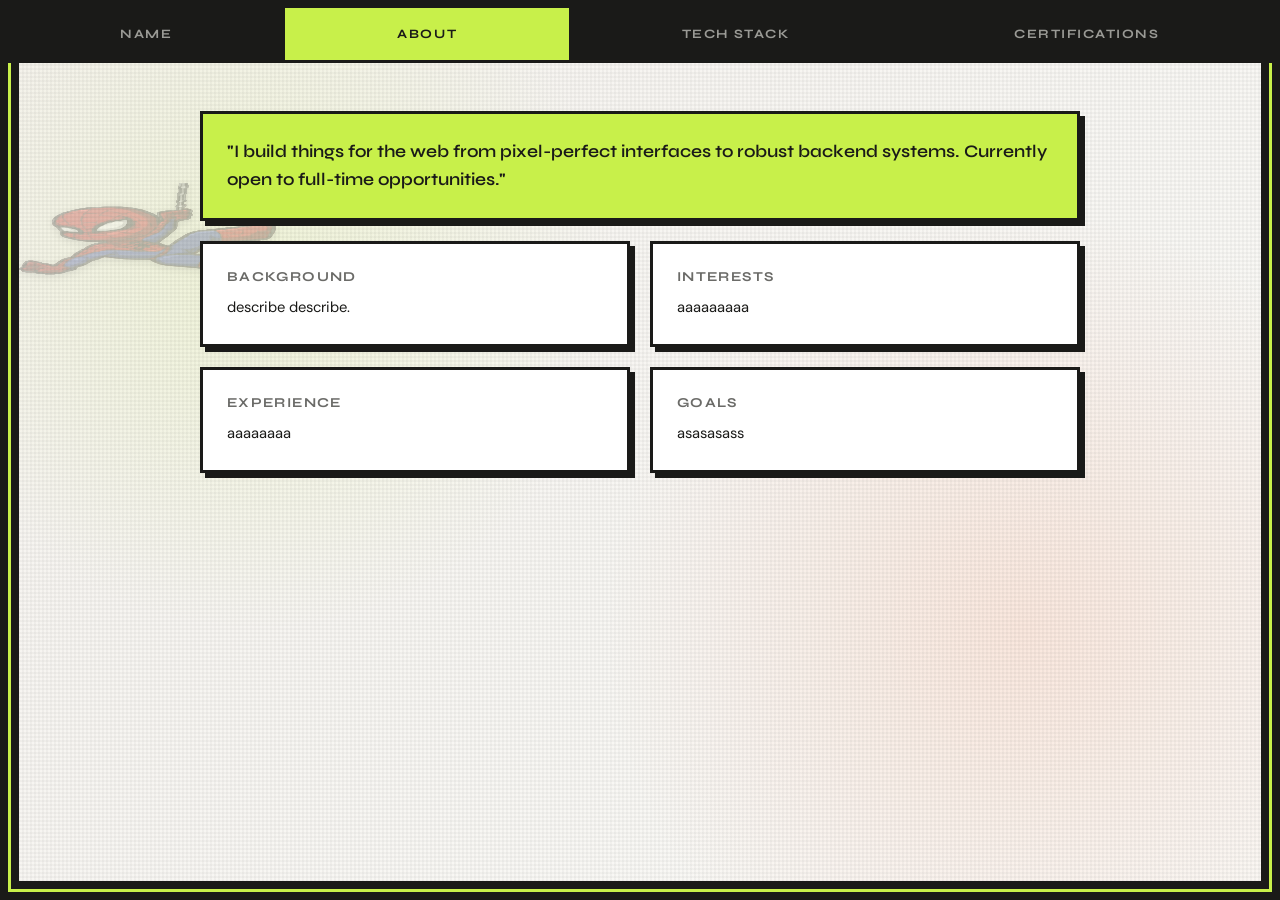
==== about.html @ 91250c1c "fix ui errors and add info" ====
<!DOCTYPE html>
<html lang="en">
<head>
  <meta charset="UTF-8" />
  <meta name="viewport" content="width=device-width, initial-scale=1.0"/>
  <title>About | Portfolio</title>
  <link href="https://fonts.googleapis.com/css2?family=Syne:wght@400;600;700;800&family=DM+Sans:wght@300;400;500&display=swap" rel="stylesheet"/>
  <style>
    *, *::before, *::after { box-sizing: border-box; margin: 0; padding: 0; }

    :root {
      --bg: #f5f2ee;
      --ink: #1a1a18;
      --accent: #c8f04a;
      --accent2: #ff6b35;
      --card-bg: #ffffff;
      --border: #1a1a18;
      --muted: #6b6b68;
      --shadow: 5px 5px 0px #1a1a18;
    }

    body {
      font-family: 'DM Sans', sans-serif;
      background: 
        repeating-linear-gradient(0deg, transparent, transparent 2px, rgba(0,0,0,0.03) 2px, rgba(0,0,0,0.03) 4px),
        repeating-linear-gradient(90deg, transparent, transparent 2px, rgba(0,0,0,0.03) 2px, rgba(0,0,0,0.03) 4px),
        radial-gradient(circle at 20% 30%, rgba(200,240,74,0.15), transparent 30%),
        radial-gradient(circle at 80% 70%, rgba(255,107,53,0.12), transparent 35%),
        linear-gradient(135deg, #f5f2ee 0%, #fafaf7 100%);
      background-size: 100% 100%, 100% 100%, 100% 100%, 100% 100%, 100% 100%;
      color: var(--ink);
      min-height: 100vh;
      overflow-x: hidden;
      position: relative;
      border: 8px solid var(--ink);
      box-shadow: inset 0 0 0 3px var(--accent), inset 0 0 0 11px var(--ink);
    }



    nav,
    .page {
      position: relative;
      z-index: 1;
    }

    nav {
      background: var(--ink);
      border-bottom: 3px solid var(--ink);
      display: flex;
      flex-wrap: nowrap;
      position: sticky;
      top: 0;
      z-index: 100;
    }

    nav a {
      font-family: 'Syne', sans-serif;
      font-weight: 700;
      font-size: 0.8rem;
      letter-spacing: 0.12em;
      text-transform: uppercase;
      background: none;
      border: none;
      color: #9a9a95;
      padding: 18px 32px;
      cursor: pointer;
      transition: background 0.2s, color 0.2s;
      position: relative;
      text-decoration: none;
      display: inline-block;
      flex: 1 1 auto;
      text-align: center;
    }

    nav a::after {
      content: '';
      position: absolute;
      bottom: 0; left: 0; right: 0;
      height: 3px;
      background: var(--accent);
      transform: scaleX(0);
      transition: transform 0.2s;
    }

    nav a:hover { color: #ffffff; }
    nav a:hover::after { transform: scaleX(1); }

    nav a.active {
      color: var(--ink);
      background: var(--accent);
    }
    nav a.active::after { display: none; }

    .page { display: none; padding: 48px 40px; max-width: 960px; margin: 0 auto; }
    .page.active { display: block; animation: fadeUp 0.35s ease; }

    @keyframes fadeUp {
      from { opacity: 0; transform: translateY(16px); }
      to   { opacity: 1; transform: translateY(0); }
    }

    .about-grid {
      display: grid;
      grid-template-columns: 1fr 1fr;
      gap: 20px;
    }

    .about-card {
      border: 3px solid var(--border);
      background: var(--card-bg);
      box-shadow: 5px 5px 0 var(--border);
      padding: 24px;
    }

    .about-card h3 {
      font-family: 'Syne', sans-serif;
      font-weight: 700;
      font-size: 0.85rem;
      letter-spacing: 0.1em;
      text-transform: uppercase;
      color: var(--muted);
      margin-bottom: 10px;
    }

    .about-card p { font-size: 0.92rem; line-height: 1.7; }

    .highlight-block {
      border: 3px solid var(--border);
      background: var(--accent);
      box-shadow: 5px 5px 0 var(--border);
      padding: 24px;
      margin-bottom: 20px;
    }

    .highlight-block p {
      font-family: 'Syne', sans-serif;
      font-weight: 600;
      font-size: 1.1rem;
      line-height: 1.6;
    }

    [contenteditable]:focus { outline: 3px dashed var(--accent2); outline-offset: 2px; }

    /* Spider-Man swinging across page */
    .spider-swing {
      animation: swingAcross 12s linear infinite;
    }

    @keyframes swingAcross {
      0% { left: -350px; top: 10%; transform: rotate(-10deg) scaleX(1); }
      25% { left: 20%; top: 15%; transform: rotate(5deg) scaleX(1); }
      50% { left: 50%; top: 25%; transform: rotate(0deg) scaleX(1.1); }
      75% { left: 80%; top: 18%; transform: rotate(-5deg) scaleX(1); }
      100% { left: 110%; top: 10%; transform: rotate(-10deg) scaleX(1); }
    }

    /* =====================
       MOBILE BREAKPOINTS
    ===================== */

    @media (max-width: 600px) {
      .page { padding: 24px 16px; }

      nav a {
        padding: 14px 12px;
        font-size: 0.7rem;
        letter-spacing: 0.07em;
      }

      .about-grid {
        grid-template-columns: 1fr;
      }

      .highlight-block {
        padding: 18px 16px;
      }

      .highlight-block p {
        font-size: 0.95rem;
      }

      .about-card {
        padding: 18px 16px;
      }
    }
  </style>

</head>
<body>

  <nav role="navigation">
    <a href="index.html">Name</a>
    <a href="about.html" class="active">About</a>
    <a href="techstack.html">Tech Stack</a>
    <a href="certification.html">Certifications</a>
  </nav>

  <!-- Spider-Man swinging across page - inline SVG -->
<img src="spiderswing.svg" class="spider-swing" alt="Spider swinging animation" style="position: fixed; top: 20%; left: 0; width: 300px; height: 100px; pointer-events: none; opacity: 0.25; filter: drop-shadow(0 2px 4px rgba(0,0,0,0.3)); z-index: 0; animation: swingAcross 8s linear infinite; will-change: transform;">


  <div class="page active">
    <div class="highlight-block">
      <p>"I build things for the web from pixel-perfect interfaces to robust backend systems. Currently open to full-time opportunities."</p>
    </div>
    <div class="about-grid">
      <div class="about-card">
        <h3>Background</h3>
        <p>describe describe.</p>
      </div>
      <div class="about-card">
        <h3>Interests</h3>
        <p>aaaaaaaaa</p>
      </div>
      <div class="about-card">
        <h3>Experience</h3>
        <p>aaaaaaaa</p>
      </div>
      <div class="about-card">
        <h3>Goals</h3>
        <p>asasasass</p>
      </div>
    </div>
  </div>

  <script>
    // Pause swing animation on hover for interactivity
    const spider = document.querySelector('.spider-swing');
    spider.addEventListener('mouseenter', () => spider.style.animationPlayState = 'paused');
    spider.addEventListener('mouseleave', () => spider.style.animationPlayState = 'running');
  </script>
</body>
</html>
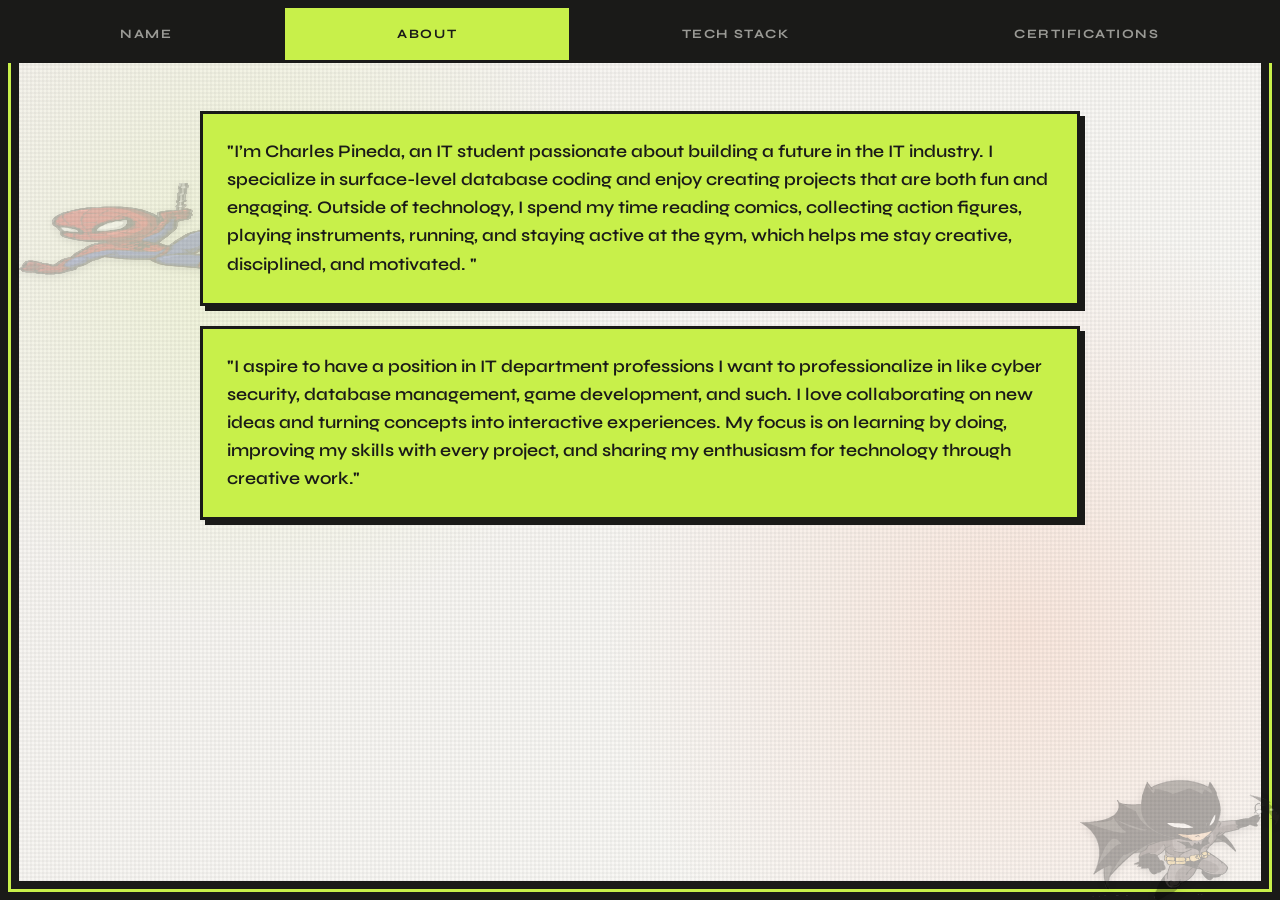
==== commit 1e54fc7f: "information and additional icons" ====
--- a/about.html
+++ b/about.html
@@ -5,187 +5,7 @@
   <meta name="viewport" content="width=device-width, initial-scale=1.0"/>
   <title>About | Portfolio</title>
   <link href="https://fonts.googleapis.com/css2?family=Syne:wght@400;600;700;800&family=DM+Sans:wght@300;400;500&display=swap" rel="stylesheet"/>
-  <style>
-    *, *::before, *::after { box-sizing: border-box; margin: 0; padding: 0; }
-
-    :root {
-      --bg: #f5f2ee;
-      --ink: #1a1a18;
-      --accent: #c8f04a;
-      --accent2: #ff6b35;
-      --card-bg: #ffffff;
-      --border: #1a1a18;
-      --muted: #6b6b68;
-      --shadow: 5px 5px 0px #1a1a18;
-    }
-
-    body {
-      font-family: 'DM Sans', sans-serif;
-      background: 
-        repeating-linear-gradient(0deg, transparent, transparent 2px, rgba(0,0,0,0.03) 2px, rgba(0,0,0,0.03) 4px),
-        repeating-linear-gradient(90deg, transparent, transparent 2px, rgba(0,0,0,0.03) 2px, rgba(0,0,0,0.03) 4px),
-        radial-gradient(circle at 20% 30%, rgba(200,240,74,0.15), transparent 30%),
-        radial-gradient(circle at 80% 70%, rgba(255,107,53,0.12), transparent 35%),
-        linear-gradient(135deg, #f5f2ee 0%, #fafaf7 100%);
-      background-size: 100% 100%, 100% 100%, 100% 100%, 100% 100%, 100% 100%;
-      color: var(--ink);
-      min-height: 100vh;
-      overflow-x: hidden;
-      position: relative;
-      border: 8px solid var(--ink);
-      box-shadow: inset 0 0 0 3px var(--accent), inset 0 0 0 11px var(--ink);
-    }
-
-
-
-    nav,
-    .page {
-      position: relative;
-      z-index: 1;
-    }
-
-    nav {
-      background: var(--ink);
-      border-bottom: 3px solid var(--ink);
-      display: flex;
-      flex-wrap: nowrap;
-      position: sticky;
-      top: 0;
-      z-index: 100;
-    }
-
-    nav a {
-      font-family: 'Syne', sans-serif;
-      font-weight: 700;
-      font-size: 0.8rem;
-      letter-spacing: 0.12em;
-      text-transform: uppercase;
-      background: none;
-      border: none;
-      color: #9a9a95;
-      padding: 18px 32px;
-      cursor: pointer;
-      transition: background 0.2s, color 0.2s;
-      position: relative;
-      text-decoration: none;
-      display: inline-block;
-      flex: 1 1 auto;
-      text-align: center;
-    }
-
-    nav a::after {
-      content: '';
-      position: absolute;
-      bottom: 0; left: 0; right: 0;
-      height: 3px;
-      background: var(--accent);
-      transform: scaleX(0);
-      transition: transform 0.2s;
-    }
-
-    nav a:hover { color: #ffffff; }
-    nav a:hover::after { transform: scaleX(1); }
-
-    nav a.active {
-      color: var(--ink);
-      background: var(--accent);
-    }
-    nav a.active::after { display: none; }
-
-    .page { display: none; padding: 48px 40px; max-width: 960px; margin: 0 auto; }
-    .page.active { display: block; animation: fadeUp 0.35s ease; }
-
-    @keyframes fadeUp {
-      from { opacity: 0; transform: translateY(16px); }
-      to   { opacity: 1; transform: translateY(0); }
-    }
-
-    .about-grid {
-      display: grid;
-      grid-template-columns: 1fr 1fr;
-      gap: 20px;
-    }
-
-    .about-card {
-      border: 3px solid var(--border);
-      background: var(--card-bg);
-      box-shadow: 5px 5px 0 var(--border);
-      padding: 24px;
-    }
-
-    .about-card h3 {
-      font-family: 'Syne', sans-serif;
-      font-weight: 700;
-      font-size: 0.85rem;
-      letter-spacing: 0.1em;
-      text-transform: uppercase;
-      color: var(--muted);
-      margin-bottom: 10px;
-    }
-
-    .about-card p { font-size: 0.92rem; line-height: 1.7; }
-
-    .highlight-block {
-      border: 3px solid var(--border);
-      background: var(--accent);
-      box-shadow: 5px 5px 0 var(--border);
-      padding: 24px;
-      margin-bottom: 20px;
-    }
-
-    .highlight-block p {
-      font-family: 'Syne', sans-serif;
-      font-weight: 600;
-      font-size: 1.1rem;
-      line-height: 1.6;
-    }
-
-    [contenteditable]:focus { outline: 3px dashed var(--accent2); outline-offset: 2px; }
-
-    /* Spider-Man swinging across page */
-    .spider-swing {
-      animation: swingAcross 12s linear infinite;
-    }
-
-    @keyframes swingAcross {
-      0% { left: -350px; top: 10%; transform: rotate(-10deg) scaleX(1); }
-      25% { left: 20%; top: 15%; transform: rotate(5deg) scaleX(1); }
-      50% { left: 50%; top: 25%; transform: rotate(0deg) scaleX(1.1); }
-      75% { left: 80%; top: 18%; transform: rotate(-5deg) scaleX(1); }
-      100% { left: 110%; top: 10%; transform: rotate(-10deg) scaleX(1); }
-    }
-
-    /* =====================
-       MOBILE BREAKPOINTS
-    ===================== */
-
-    @media (max-width: 600px) {
-      .page { padding: 24px 16px; }
-
-      nav a {
-        padding: 14px 12px;
-        font-size: 0.7rem;
-        letter-spacing: 0.07em;
-      }
-
-      .about-grid {
-        grid-template-columns: 1fr;
-      }
-
-      .highlight-block {
-        padding: 18px 16px;
-      }
-
-      .highlight-block p {
-        font-size: 0.95rem;
-      }
-
-      .about-card {
-        padding: 18px 16px;
-      }
-    }
-  </style>
-
+  <link rel="stylesheet" href="style.css" />
 </head>
 <body>
 
@@ -197,38 +17,32 @@
   </nav>
 
   <!-- Spider-Man swinging across page - inline SVG -->
-<img src="spiderswing.svg" class="spider-swing" alt="Spider swinging animation" style="position: fixed; top: 20%; left: 0; width: 300px; height: 100px; pointer-events: none; opacity: 0.25; filter: drop-shadow(0 2px 4px rgba(0,0,0,0.3)); z-index: 0; animation: swingAcross 8s linear infinite; will-change: transform;">
-
+  <img src="spiderswing.svg" class="spider-swing" alt="Spider swinging animation" style="position: fixed; top: 20%; left: 0; width: 300px; height: 100px; pointer-events: none; opacity: 0.25; filter: drop-shadow(0 2px 4px rgba(0,0,0,0.3)); z-index: 0; animation: swingAcross 8s linear infinite; will-change: transform;">
+  <img src="batman.svg" class="batman-glide" alt="Batman gliding" style="position: fixed; bottom: 0; right: 0; width: 200px; height: 120px; pointer-events: none; opacity: 0.3; filter: drop-shadow(0 2px 4px rgba(0,0,0,0.3)); z-index: 0; will-change: transform;">
 
   <div class="page active">
     <div class="highlight-block">
-      <p>"I build things for the web from pixel-perfect interfaces to robust backend systems. Currently open to full-time opportunities."</p>
+      <p>"I’m Charles Pineda, an IT student passionate about building a future in the IT industry. I specialize in surface-level database coding and enjoy creating projects that are both fun and engaging. Outside of technology, I spend my time reading comics, collecting action figures, playing instruments, running, and staying active at the gym, which helps me stay creative, disciplined, and motivated.
+"</p>
     </div>
+
+    <div class="highlight-block">
+      <p>"I aspire to have a position in IT department professions I want to professionalize in like cyber security, database management, game development, and such. I love collaborating on new ideas and turning concepts into interactive experiences. My focus is on learning by doing, improving my skills with every project, and sharing my enthusiasm for technology through creative work."</p>
+    </div>
+
     <div class="about-grid">
       <div class="about-card">
-        <h3>Background</h3>
-        <p>describe describe.</p>
-      </div>
-      <div class="about-card">
-        <h3>Interests</h3>
-        <p>aaaaaaaaa</p>
-      </div>
-      <div class="about-card">
-        <h3>Experience</h3>
-        <p>aaaaaaaa</p>
-      </div>
-      <div class="about-card">
-        <h3>Goals</h3>
-        <p>asasasass</p>
-      </div>
     </div>
   </div>
 
   <script>
     // Pause swing animation on hover for interactivity
-    const spider = document.querySelector('.spider-swing');
-    spider.addEventListener('mouseenter', () => spider.style.animationPlayState = 'paused');
-    spider.addEventListener('mouseleave', () => spider.style.animationPlayState = 'running');
+    const spiderEl = document.querySelector('.spider-swing');
+    if (spiderEl) {
+      spiderEl.addEventListener('mouseenter', () => spiderEl.style.animationPlayState = 'paused');
+      spiderEl.addEventListener('mouseleave', () => spiderEl.style.animationPlayState = 'running');
+    }
   </script>
 </body>
 </html>
+
--- a/style.css
+++ b/style.css
@@ -0,0 +1,557 @@
+*, *::before, *::after { box-sizing: border-box; margin: 0; padding: 0; }
+
+html,
+body {
+  width: 100%;
+  min-height: 100%;
+  margin: 0;
+  padding: 0;
+  overflow-x: hidden;
+}
+
+canvas {
+  position: fixed !important;
+  top: 0;
+  left: 0;
+  width: 100% !important;
+  height: 100% !important;
+  z-index: 0 !important;
+}
+
+body > * {
+  position: relative;
+  z-index: 1;
+}
+
+:root {
+  --bg: #f5f2ee;
+  --ink: #1a1a18;
+  --accent: #c8f04a;
+  --accent2: #ff6b35;
+  --card-bg: #ffffff;
+  --border: #1a1a18;
+  --muted: #6b6b68;
+  --shadow: 5px 5px 0px #1a1a18;
+}
+
+body {
+  font-family: 'DM Sans', sans-serif;
+  background: 
+    repeating-linear-gradient(0deg, transparent, transparent 2px, rgba(0,0,0,0.03) 2px, rgba(0,0,0,0.03) 4px),
+    repeating-linear-gradient(90deg, transparent, transparent 2px, rgba(0,0,0,0.03) 2px, rgba(0,0,0,0.03) 4px),
+    radial-gradient(circle at 20% 30%, rgba(200,240,74,0.15), transparent 30%),
+    radial-gradient(circle at 80% 70%, rgba(255,107,53,0.12), transparent 35%),
+    linear-gradient(135deg, #f5f2ee 0%, #fafaf7 100%);
+  background-size: 100% 100%, 100% 100%, 100% 100%, 100% 100%, 100% 100%;
+  color: var(--ink);
+  min-height: 100vh;
+  overflow-x: hidden;
+  position: relative;
+  border: 8px solid var(--ink);
+  box-shadow: inset 0 0 0 3px var(--accent), inset 0 0 0 11px var(--ink);
+}
+
+nav,
+.page {
+  position: relative;
+  z-index: 1;
+}
+
+nav {
+  background: var(--ink);
+  border-bottom: 3px solid var(--ink);
+  display: flex;
+  flex-wrap: nowrap;
+  position: sticky;
+  top: 0;
+  z-index: 100;
+}
+
+nav a {
+  font-family: 'Syne', sans-serif;
+  font-weight: 700;
+  font-size: 0.8rem;
+  letter-spacing: 0.12em;
+  text-transform: uppercase;
+  background: none;
+  border: none;
+  color: #9a9a95;
+  padding: 18px 32px;
+  cursor: pointer;
+  transition: background 0.2s, color 0.2s;
+  position: relative;
+  text-decoration: none;
+  display: inline-block;
+  flex: 1 1 auto;
+  text-align: center;
+}
+
+nav a::after {
+  content: '';
+  position: absolute;
+  bottom: 0; left: 0; right: 0;
+  height: 3px;
+  background: var(--accent);
+  transform: scaleX(0);
+  transition: transform 0.2s;
+}
+
+nav a:hover { color: #ffffff; }
+nav a:hover::after { transform: scaleX(1); }
+
+nav a.active {
+  color: var(--ink);
+  background: var(--accent);
+}
+nav a.active::after { display: none; }
+
+.page { display: none; padding: 48px 40px; max-width: 960px; margin: 0 auto; }
+.page.active { display: block; animation: fadeUp 0.35s ease; }
+
+@keyframes fadeUp {
+  from { opacity: 0; transform: translateY(16px); }
+  to   { opacity: 1; transform: translateY(0); }
+}
+
+.section-title {
+  font-family: 'Syne', sans-serif;
+  font-weight: 800;
+  font-size: 1.05rem;
+  letter-spacing: 0.1em;
+  text-transform: uppercase;
+  border-bottom: 3px solid var(--border);
+  padding-bottom: 10px;
+  margin-bottom: 24px;
+}
+
+.stack-grid {
+  display: grid;
+  grid-template-columns: repeat(auto-fill, minmax(120px, 1fr));
+  gap: 14px;
+  margin-bottom: 32px;
+}
+
+.stack-item {
+  display: flex;
+  flex-direction: column;
+  align-items: center;
+  gap: 10px;
+  border: 3px solid var(--border);
+  background: var(--card-bg);
+  box-shadow: 4px 4px 0 var(--border);
+  padding: 16px 12px;
+  text-align: center;
+  font-family: 'Syne', sans-serif;
+  font-weight: 700;
+  font-size: 0.78rem;
+  letter-spacing: 0.08em;
+  transition: transform 0.15s, box-shadow 0.15s;
+}
+
+.stack-item:hover {
+  transform: translate(-2px, -2px);
+  box-shadow: 6px 6px 0 var(--border);
+}
+
+.stack-icon {
+  display: inline-flex;
+  align-items: center;
+  justify-content: center;
+  height: 40px;
+  width: 40px;
+}
+
+.stack-icon img {
+  max-width: 100%;
+  max-height: 100%;
+  display: block;
+  margin: 0 auto;
+}
+
+/* PROFILE HEADER */
+.profile-header {
+  display: grid;
+  grid-template-columns: minmax(320px, 460px) 1fr;
+  gap: 32px;
+  align-items: start;
+  margin-bottom: 40px;
+}
+
+.profile-sidebar,
+.right-column {
+  display: flex;
+  flex-direction: column;
+  gap: 24px;
+}
+
+.profile-sidebar {
+  align-items: center;
+  padding: 24px;
+  background: var(--card-bg);
+  border: 3px solid var(--border);
+  box-shadow: 8px 8px 0 var(--border);
+}
+
+.photo-box {
+  width: 280px;
+  height: 280px;
+  border: 3px solid var(--border);
+  background: #ddd;
+  position: relative;
+  overflow: hidden;
+  box-shadow: var(--shadow);
+}
+
+.photo-box img {
+  width: 100%; height: 100%;
+  object-fit: cover;
+  display: block;
+}
+
+.photo-placeholder {
+  width: 100%; height: 100%;
+  display: flex; align-items: center; justify-content: center;
+  background: #e5e2de;
+}
+
+.photo-placeholder svg { width: 100px; height: 100px; opacity: 0.35; }
+
+.name-pill {
+  width: 100%;
+  min-width: 0;
+  text-align: center;
+  background: var(--accent);
+  border: 3px solid var(--border);
+  box-shadow: var(--shadow);
+  padding: 26px 26px;
+  margin-left: 0;
+  white-space: normal;
+  word-break: break-word;
+}
+
+.name-pill h1 {
+  font-family: 'Syne', sans-serif;
+  font-weight: 800;
+  font-size: 2.8rem;
+  line-height: 1.05;
+  letter-spacing: 0.04em;
+  margin: 0;
+}
+
+.other-pill {
+  border: 3px solid var(--border);
+  background: var(--card-bg);
+  padding: 14px 18px;
+  box-shadow: var(--shadow);
+}
+
+.other-pill .label {
+  font-family: 'Syne', sans-serif;
+  font-weight: 700;
+  font-size: 0.65rem;
+  letter-spacing: 0.14em;
+  text-transform: uppercase;
+  color: var(--muted);
+  margin-bottom: 4px;
+}
+
+.other-pill p { font-size: 0.95rem; }
+
+.contact-card {
+  border: 3px solid var(--border);
+  background: var(--card-bg);
+  box-shadow: var(--shadow);
+  padding: 18px 22px;
+  display: flex;
+  flex-direction: column;
+  gap: 10px;
+}
+
+.contact-row {
+  display: flex;
+  align-items: center;
+  gap: 10px;
+  font-size: 0.9rem;
+}
+
+.contact-row svg { flex-shrink: 0; }
+
+/* INTRO */
+.intro-box {
+  border: 3px solid var(--border);
+  background: var(--card-bg);
+  box-shadow: 7px 7px 0px var(--ink);
+  padding: 16px 20px;
+  margin-bottom: 0;
+  width: 100%;
+  margin-left: 0;
+}
+
+.intro-box h2 {
+  font-family: 'Syne', sans-serif;
+  font-weight: 800;
+  font-size: 0.9rem;
+  letter-spacing: 0.1em;
+  text-transform: uppercase;
+  margin-bottom: 10px;
+}
+
+.intro-box p {
+  font-size: 0.85rem;
+  line-height: 1.75;
+  color: #2a2a26;
+}
+
+/* CERTS */
+.cert-list { display: flex; flex-direction: column; gap: 16px; }
+
+.cert-card,
+.cert-card:link,
+.cert-card:visited {
+  border: 3px solid var(--border);
+  background: var(--card-bg);
+  box-shadow: 5px 5px 0 var(--border);
+  padding: 20px 24px;
+  display: flex;
+  align-items: center;
+  gap: 18px;
+  transition: transform 0.15s;
+  color: inherit;
+  text-decoration: none;
+}
+
+.cert-card:hover { transform: translate(-2px, -2px); }
+
+.cert-badge {
+  width: 48px; height: 48px;
+  background: var(--accent);
+  border: 2px solid var(--border);
+  display: flex; align-items: center; justify-content: center;
+  font-size: 1.4rem;
+  flex-shrink: 0;
+}
+
+.cert-info h3 {
+  font-family: 'Syne', sans-serif;
+  font-weight: 700;
+  font-size: 0.95rem;
+  margin-bottom: 3px;
+}
+
+.cert-info p { font-size: 0.82rem; color: var(--muted); }
+
+/* ABOUT GRID */
+.about-grid {
+  display: grid;
+  grid-template-columns: 1fr 1fr;
+  gap: 20px;
+}
+
+.about-card {
+  background: transparent;
+  border: none;
+  box-shadow: none;
+  padding: 24px;
+}
+
+.about-card h3 {
+  font-family: 'Syne', sans-serif;
+  font-weight: 700;
+  font-size: 0.85rem;
+  letter-spacing: 0.1em;
+  text-transform: uppercase;
+  color: var(--muted);
+  margin-bottom: 10px;
+}
+
+.about-card p { font-size: 0.92rem; line-height: 1.7; }
+
+.highlight-block {
+  border: 3px solid var(--border);
+  background: var(--accent);
+  box-shadow: 5px 5px 0 var(--border);
+  padding: 24px;
+  margin-bottom: 20px;
+}
+
+.highlight-block p {
+  font-family: 'Syne', sans-serif;
+  font-weight: 600;
+  font-size: 1.1rem;
+  line-height: 1.6;
+}
+
+[contenteditable]:focus { outline: 3px dashed var(--accent2); outline-offset: 2px; }
+
+/* Spider-Man swinging across page */
+.spider-swing {
+  animation: swingAcross 12s linear infinite;
+}
+
+@keyframes swingAcross {
+  0% { left: -350px; top: 10%; transform: rotate(-10deg) scaleX(1); }
+  25% { left: 20%; top: 15%; transform: rotate(5deg) scaleX(1); }
+  50% { left: 50%; top: 25%; transform: rotate(0deg) scaleX(1.1); }
+  75% { left: 80%; top: 18%; transform: rotate(-5deg) scaleX(1); }
+  100% { left: 110%; top: 10%; transform: rotate(-10deg) scaleX(1); }
+}
+
+/* Batman gliding */
+.batman-glide {
+  animation: batmanGlide 7s linear infinite;
+}
+
+@keyframes batmanGlide {
+  0% { right: -350px; top: 10%; transform: rotate(-10deg) scaleX(-1); }
+  25% { right: 20%; top: 15%; transform: rotate(5deg) scaleX(-1); }
+  50% { right: 50%; top: 25%; transform: rotate(0deg) scaleX(-1.1); }
+  75% { right: 80%; top: 18%; transform: rotate(-5deg) scaleX(-1); }
+  100% { right: 110%; top: 10%; transform: rotate(-10deg) scaleX(-1); }
+}
+
+
+/* =====================
+   MOBILE BREAKPOINTS
+===================== */
+@media (max-width: 760px) {
+  .profile-header {
+    grid-template-columns: 1fr;
+    grid-template-rows: none;
+    justify-items: center;
+  }
+
+  .profile-sidebar,
+  .info-column,
+  .right-column {
+    align-items: center;
+    width: 100%;
+    max-width: 560px;
+    margin: 0 auto;
+  }
+
+  .photo-box {
+    width: 180px;
+    height: 180px;
+  }
+
+  .name-pill,
+  .other-pill,
+  .contact-card,
+  .intro-box {
+    width: 100%;
+    max-width: 100%;
+  }
+
+  .name-pill h1 { font-size: 2rem; }
+  .page { padding: 32px 24px; }
+  .about-grid { grid-template-columns: 1fr; }
+}
+
+@media (max-width: 600px) {
+  nav {
+    position: fixed;
+    top: 0;
+    left: 0;
+    width: 100%;
+    z-index: 1000;
+  }
+
+  body {
+    padding-top: 72px;
+  }
+
+  .page { padding: 24px 16px; }
+
+  nav a {
+    padding: 14px 12px;
+    font-size: 0.7rem;
+    letter-spacing: 0.07em;
+  }
+
+  .stack-grid {
+    grid-template-columns: repeat(auto-fill, minmax(90px, 1fr));
+    gap: 10px;
+    margin-bottom: 24px;
+  }
+
+  .stack-item {
+    padding: 14px 8px;
+    font-size: 0.72rem;
+  }
+
+  .stack-icon { font-size: 1.4rem; }
+
+  .cert-card {
+    padding: 14px 16px;
+    gap: 12px;
+  }
+
+  .cert-badge {
+    width: 40px;
+    height: 40px;
+    font-size: 1.2rem;
+  }
+
+  .cert-info h3 { font-size: 0.88rem; }
+  .cert-info p { font-size: 0.78rem; }
+
+  .section-title { font-size: 0.9rem; margin-bottom: 16px; }
+
+  .about-grid {
+    grid-template-columns: 1fr;
+  }
+
+  .highlight-block {
+    padding: 18px 16px;
+  }
+
+  .highlight-block p {
+    font-size: 0.95rem;
+  }
+
+  .about-card {
+    padding: 18px 16px;
+  }
+}
+
+@media (max-width: 540px) {
+  .profile-header {
+    grid-template-columns: 1fr;
+    justify-items: center;
+  }
+
+  .profile-sidebar,
+  .info-column,
+  .right-column {
+    align-items: center;
+    width: 100%;
+    max-width: 520px;
+    margin: 0 auto;
+  }
+
+  .photo-box {
+    width: 150px;
+    height: 150px;
+  }
+
+  .name-pill,
+  .other-pill,
+  .contact-card,
+  .intro-box {
+    width: 100%;
+    max-width: 100%;
+  }
+
+  .name-pill {
+    padding: 14px 18px;
+  }
+
+  .name-pill h1 { font-size: 1.9rem; }
+  .other-pill { padding: 12px 14px; }
+
+  .contact-card { padding: 14px 16px; }
+  .contact-row { font-size: 0.82rem; word-break: break-all; }
+
+  .intro-box { padding: 14px 16px; }
+  
+}
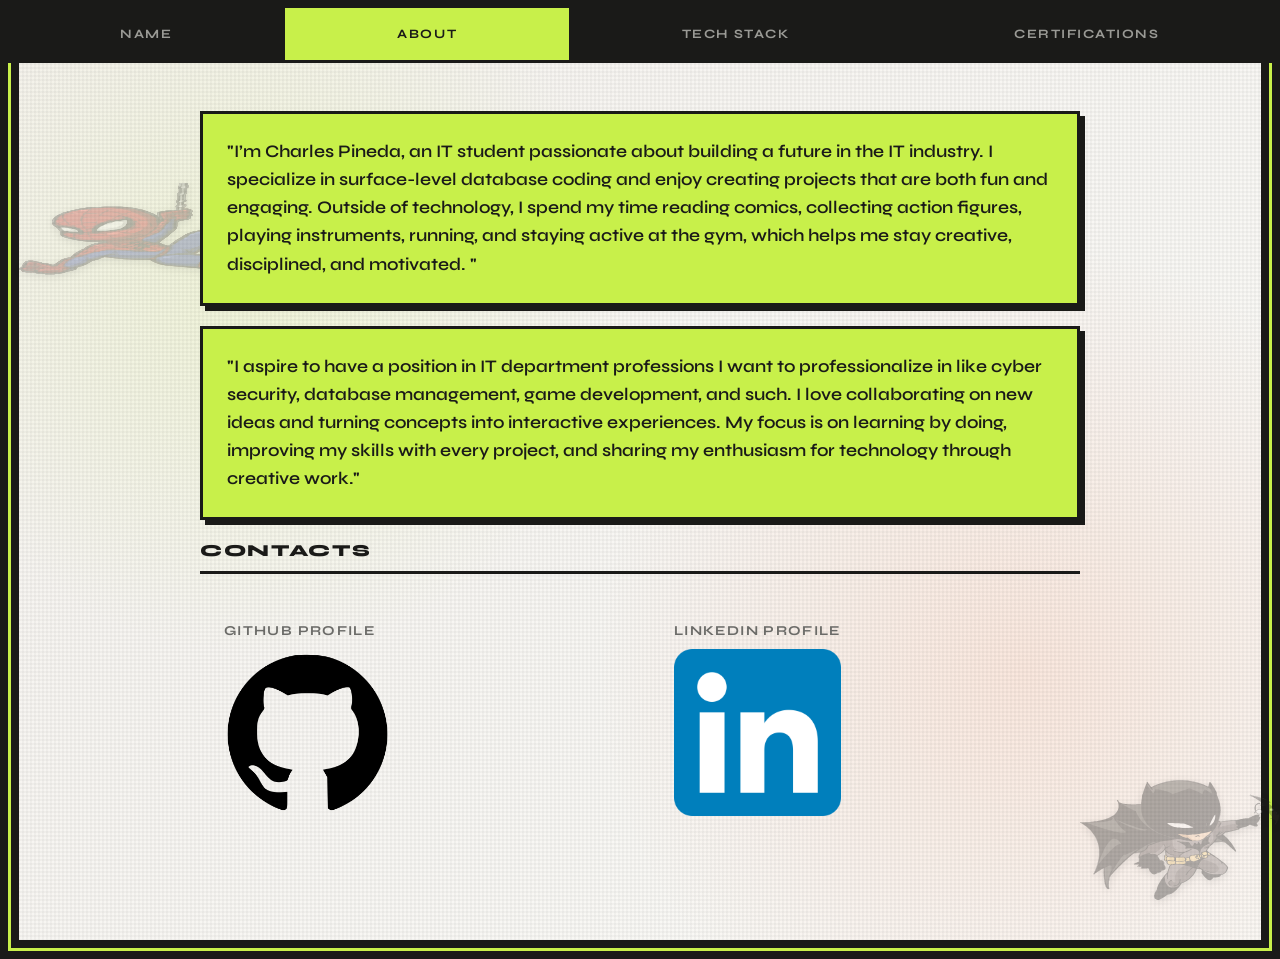
==== commit cfb3e828: "icons and about" ====
--- a/about.html
+++ b/about.html
@@ -6,6 +6,10 @@
   <title>About | Portfolio</title>
   <link href="https://fonts.googleapis.com/css2?family=Syne:wght@400;600;700;800&family=DM+Sans:wght@300;400;500&display=swap" rel="stylesheet"/>
   <link rel="stylesheet" href="style.css" />
+  <link rel="apple-touch-icon" sizes="180x180" href="/apple-touch-icon.png">
+  <link rel="icon" type="image/png" sizes="32x32" href="/favicon-32x32.png">
+  <link rel="icon" type="image/png" sizes="16x16" href="/favicon-16x16.png">
+  <link rel="manifest" href="/site.webmanifest">
 </head>
 <body>
 
@@ -30,10 +34,23 @@
       <p>"I aspire to have a position in IT department professions I want to professionalize in like cyber security, database management, game development, and such. I love collaborating on new ideas and turning concepts into interactive experiences. My focus is on learning by doing, improving my skills with every project, and sharing my enthusiasm for technology through creative work."</p>
     </div>
 
+    <div class="section-title">Contacts</div>
+
     <div class="about-grid">
       <div class="about-card">
+        <h3>Github Profile</h3>
+        <a href="https://github.com/absolutecharke" target="_blank" rel="noopener noreferrer">
+          <img src="github.png" alt="GitHub icon" class="profile-icon">
+        </a>
+      </div>
+      
+      <div class="about-card">
+        <h3>LinkedIn Profile</h3>
+        <a href="https://www.linkedin.com/in/charlespineda2/" target="_blank" rel="noopener noreferrer">
+          <img src="LinkedIn.png" alt="LinkedIn icon" class="profile-icon">
+        </a>
+      </div>
     </div>
-  </div>
 
   <script>
     // Pause swing animation on hover for interactivity
@@ -44,5 +61,4 @@
     }
   </script>
 </body>
-</html>
-
+</html>
--- a/style.css
+++ b/style.css
@@ -354,6 +354,21 @@
   padding: 24px;
 }
 
+.about-icon { 
+  font-size: 1.4rem; 
+}
+.profile-icon {
+  max-width: 60%;  
+  max-height: 65%; 
+  display: block;
+  cursor: pointer;
+  transition: transform 0.2s ease;
+}
+
+.profile-icon:hover {
+  transform: scale(1.05);
+}
+
 .about-card h3 {
   font-family: 'Syne', sans-serif;
   font-weight: 700;
@@ -459,6 +474,7 @@
   body {
     padding-top: 72px;
   }
+  
 
   .page { padding: 24px 16px; }
 
@@ -554,4 +570,4 @@
 
   .intro-box { padding: 14px 16px; }
   
-}
+}
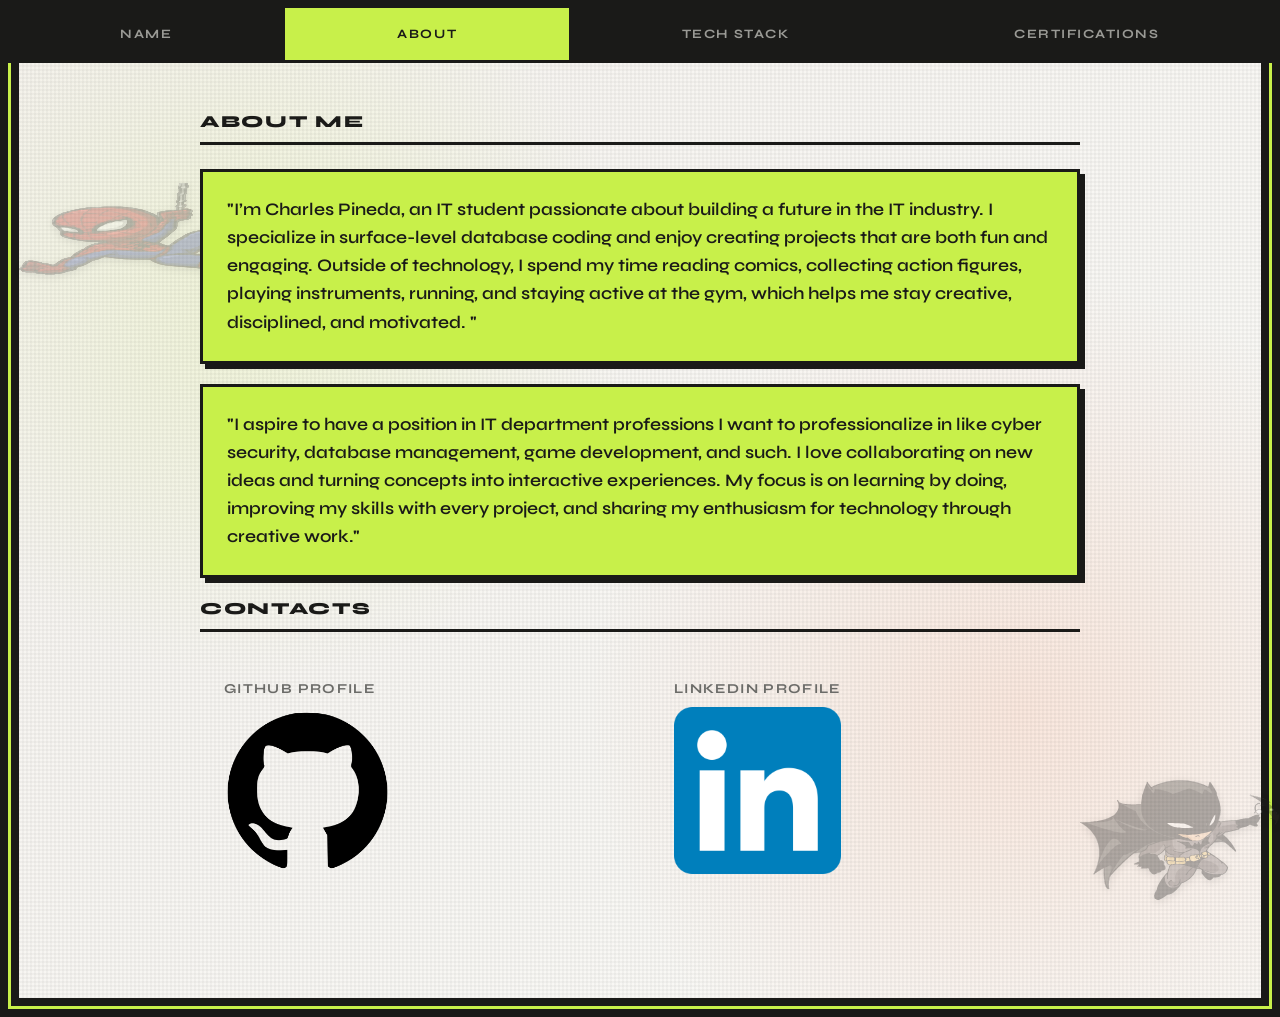
==== commit f308fc4f: "add animations to html and css files" ====
--- a/about.html
+++ b/about.html
@@ -25,6 +25,7 @@
   <img src="batman.svg" class="batman-glide" alt="Batman gliding" style="position: fixed; bottom: 0; right: 0; width: 200px; height: 120px; pointer-events: none; opacity: 0.3; filter: drop-shadow(0 2px 4px rgba(0,0,0,0.3)); z-index: 0; will-change: transform;">
 
   <div class="page active">
+    <div class="section-title">About me</div>
     <div class="highlight-block">
       <p>"I’m Charles Pineda, an IT student passionate about building a future in the IT industry. I specialize in surface-level database coding and enjoy creating projects that are both fun and engaging. Outside of technology, I spend my time reading comics, collecting action figures, playing instruments, running, and staying active at the gym, which helps me stay creative, disciplined, and motivated.
 "</p>
--- a/style.css
+++ b/style.css
@@ -157,8 +157,8 @@
   display: inline-flex;
   align-items: center;
   justify-content: center;
-  height: 40px;
-  width: 40px;
+  height: 90px;
+  width: 90px;
 }
 
 .stack-icon img {
@@ -170,72 +170,55 @@
 
 /* PROFILE HEADER */
 .profile-header {
-  display: grid;
-  grid-template-columns: minmax(320px, 460px) 1fr;
-  gap: 32px;
-  align-items: start;
-  margin-bottom: 40px;
-}
-
-.profile-sidebar,
-.right-column {
   display: flex;
   flex-direction: column;
-  gap: 24px;
+  align-items: center; 
+  min-height: 100vh; 
 }
 
 .profile-sidebar {
-  align-items: center;
-  padding: 24px;
-  background: var(--card-bg);
-  border: 3px solid var(--border);
-  box-shadow: 8px 8px 0 var(--border);
+  display: flex;
+  flex-direction: column;
+  align-items: center; 
+  flex-shrink: 0; 
+  width: 100%;
+  max-width: 400px; 
 }
 
 .photo-box {
-  width: 280px;
-  height: 280px;
-  border: 3px solid var(--border);
-  background: #ddd;
-  position: relative;
+  flex-shrink: 0;
+  margin-bottom: 1rem;
+}
+
+.photo-box img {
+  width: 100%;
+  height: auto;
+  max-width: 200px; 
+  border-radius: 50%; 
+  object-fit: cover;
+}
+
+.name-pill {
+  flex-shrink: 0; 
+  text-align: center;
+  padding: 0.5rem 1rem;
+  background: rgba(255, 255, 255, 0.9); 
+  border-radius: 25px;
+  box-shadow: 0 2px 10px rgba(0, 0, 0, 0.1);
+  backdrop-filter: blur(10px); 
+  white-space: nowrap; 
+  margin-bottom: 10%;
+  background-color: #c7f04a;
+  font-family: 'Syne', sans-serif;
+}
+
+.name-pill h1 {
+  margin: 0;
+  font-size: clamp(1.5rem, 4vw, 2.5rem); /* Responsive font size */
+  font-weight: 600;
+  letter-spacing: -0.02em;
   overflow: hidden;
-  box-shadow: var(--shadow);
-}
-
-.photo-box img {
-  width: 100%; height: 100%;
-  object-fit: cover;
-  display: block;
-}
-
-.photo-placeholder {
-  width: 100%; height: 100%;
-  display: flex; align-items: center; justify-content: center;
-  background: #e5e2de;
-}
-
-.photo-placeholder svg { width: 100px; height: 100px; opacity: 0.35; }
-
-.name-pill {
-  width: 100%;
-  min-width: 0;
-  text-align: center;
-  background: var(--accent);
-  border: 3px solid var(--border);
-  box-shadow: var(--shadow);
-  padding: 26px 26px;
-  margin-left: 0;
-  white-space: normal;
-  word-break: break-word;
-}
-
-.name-pill h1 {
-  font-family: 'Syne', sans-serif;
-  font-weight: 800;
-  font-size: 2.8rem;
-  line-height: 1.05;
-  letter-spacing: 0.04em;
-  margin: 0;
+  text-overflow: ellipsis; /* Handles very long names */
 }
 
 .other-pill {
@@ -243,6 +226,7 @@
   background: var(--card-bg);
   padding: 14px 18px;
   box-shadow: var(--shadow);
+  margin-bottom: 2%;
 }
 
 .other-pill .label {
@@ -265,6 +249,7 @@
   display: flex;
   flex-direction: column;
   gap: 10px;
+  margin-bottom: 2%;
 }
 
 .contact-row {
@@ -569,5 +554,38 @@
   .contact-row { font-size: 0.82rem; word-break: break-all; }
 
   .intro-box { padding: 14px 16px; }
+
+  .draggable {
+    cursor: grab;
+    transition: all 0.3s cubic-bezier(0.25, 0.46, 0.45, 0.94);
+    user-select: none;
+    touch-action: none;
+    position: relative;
+    will-change: transform;
+    transform-origin: center;
+  }
+  
+  .draggable.pressed {
+    cursor: grabbing !important;
+  }
+  
+  .draggable:hover:not(.long-pressed) {
+    transform: scale(1.02);
+  }
+  
+  /* Position indicator when moved */
+  .draggable.moved::after {
+    content: '✨';
+    position: absolute;
+    top: -8px;
+    right: -8px;
+    font-size: 12px;
+    animation: sparkle 2s infinite;
+  }
+  
+  @keyframes sparkle {
+    0%, 100% { opacity: 0; transform: scale(0) rotate(0deg); }
+    50% { opacity: 1; transform: scale(1) rotate(180deg); }
+  }
   
 }
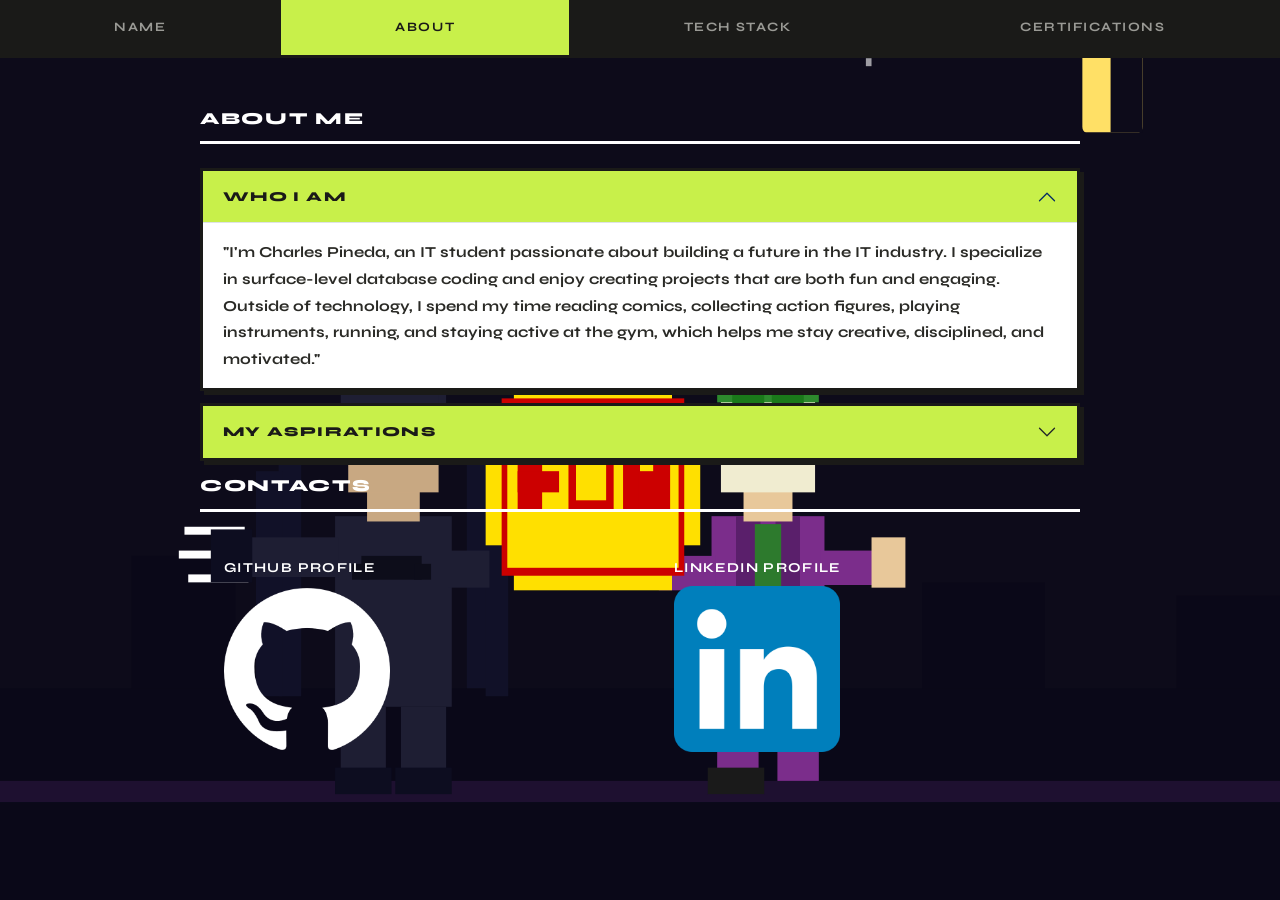
==== commit 537b338b: "bacgkround animations and accordion feature from bootstrap" ====
--- a/about.html
+++ b/about.html
@@ -10,9 +10,127 @@
   <link rel="icon" type="image/png" sizes="32x32" href="/favicon-32x32.png">
   <link rel="icon" type="image/png" sizes="16x16" href="/favicon-16x16.png">
   <link rel="manifest" href="/site.webmanifest">
+  <link rel="stylesheet" href="https://cdnjs.cloudflare.com/ajax/libs/bootstrap/5.3.3/css/bootstrap.min.css"/>
 </head>
 <body>
-
+<div class="comic-bg" aria-hidden="true">
+  <svg width="100%" height="100%" viewBox="0 0 680 340"
+  preserveAspectRatio="none"
+  xmlns="http://www.w3.org/2000/svg">
+    <style>
+      @keyframes batmanPunch {
+        0%,100%  { transform: translateX(0px); }
+        40%      { transform: translateX(28px); }
+        60%      { transform: translateX(28px); }
+        85%      { transform: translateX(0px); }
+      }
+      @keyframes jokerFly {
+        0%,35%   { transform: translateX(0px) rotate(0deg); }
+        55%,75%  { transform: translateX(55px) rotate(12deg); }
+        100%     { transform: translateX(0px) rotate(0deg); }
+      }
+      @keyframes powFlash {
+        0%,30%   { opacity:0; transform:scale(0.4) rotate(-8deg); }
+        45%,65%  { opacity:1; transform:scale(1) rotate(-8deg); }
+        80%,100% { opacity:0; transform:scale(0.4) rotate(-8deg); }
+      }
+      @keyframes motionLines {
+        0%,30%   { opacity:0; }
+        42%,58%  { opacity:0.5; }
+        70%,100% { opacity:0; }
+      }
+      .batman-group { animation: batmanPunch 2.8s ease-in-out infinite; transform-origin: 210px 220px; }
+      .joker-group  { animation: jokerFly 2.8s ease-in-out infinite; transform-origin: 410px 220px; }
+      .pow-group    { animation: powFlash 2.8s ease-in-out infinite; transform-origin: 310px 185px; }
+      .motion-lines { animation: motionLines 2.8s ease-in-out infinite; }
+    </style>
+
+    <rect width="680" height="340" fill="#0d0b1a"/>
+    <rect x="40" y="18" width="3" height="3" fill="#fff" opacity="0.6"/>
+    <rect x="130" y="10" width="3" height="3" fill="#fff" opacity="0.4"/>
+    <rect x="340" y="12" width="3" height="3" fill="#fff" opacity="0.4"/>
+    <rect x="460" y="22" width="3" height="3" fill="#fff" opacity="0.6"/>
+    <rect x="580" y="8"  width="3" height="3" fill="#fff" opacity="0.5"/>
+    <rect x="575" y="18" width="32" height="32" fill="#ffe066" rx="2"/>
+    <rect x="590" y="18" width="17" height="32" fill="#0d0b1a"/>
+    <rect x="0" y="260" width="680" height="80" fill="#0a0818"/>
+    <rect x="70" y="210" width="55" height="50" fill="#0a0818"/>
+    <rect x="490" y="220" width="65" height="40" fill="#0a0818"/>
+    <rect x="625" y="225" width="55" height="35" fill="#0a0818"/>
+    <rect x="0" y="295" width="680" height="8" fill="#1e1030"/>
+
+    <g class="motion-lines">
+      <rect x="95"  y="208" width="40" height="3" fill="#fff"/>
+      <rect x="100" y="217" width="32" height="3" fill="#fff"/>
+      <rect x="98"  y="199" width="32" height="3" fill="#fff"/>
+    </g>
+
+    <g class="batman-group">
+      <rect x="148" y="168" width="12" height="95" fill="#111128"/>
+      <rect x="136" y="178" width="14" height="85" fill="#111128"/>
+      <rect x="248" y="165" width="12" height="95" fill="#111128"/>
+      <rect x="258" y="178" width="12" height="85" fill="#111128"/>
+      <rect x="178" y="195" width="62" height="72" fill="#1e1e33"/>
+      <rect x="192" y="210" width="32" height="9"  fill="#0d0d1a"/>
+      <rect x="187" y="213" width="9"  height="6"  fill="#0d0d1a"/>
+      <rect x="220" y="213" width="9"  height="6"  fill="#0d0d1a"/>
+      <rect x="181" y="267" width="24" height="28" fill="#1e1e33"/>
+      <rect x="213" y="267" width="24" height="28" fill="#1e1e33"/>
+      <rect x="178" y="290" width="30" height="10" fill="#0d0d20"/>
+      <rect x="210" y="290" width="30" height="10" fill="#0d0d20"/>
+      <rect x="130" y="203" width="50" height="15" fill="#1e1e33"/>
+      <rect x="112" y="200" width="22" height="20" fill="#0d0d20"/>
+      <rect x="238" y="208" width="22" height="14" fill="#1e1e33"/>
+      <rect x="195" y="182" width="28" height="15" fill="#c8a882"/>
+      <rect x="185" y="150" width="48" height="36" fill="#c8a882"/>
+      <rect x="181" y="147" width="56" height="23" fill="#1e1e33"/>
+      <rect x="185" y="140" width="48" height="13" fill="#1e1e33"/>
+      <rect x="188" y="128" width="9"  height="16" fill="#1e1e33"/>
+      <rect x="221" y="128" width="9"  height="16" fill="#1e1e33"/>
+      <rect x="191" y="155" width="15" height="7"  fill="#ddd8b8"/>
+      <rect x="212" y="155" width="15" height="7"  fill="#ddd8b8"/>
+    </g>
+
+    <g class="joker-group">
+      <rect x="378" y="195" width="60" height="72" fill="#7b2d8b"/>
+      <rect x="391" y="195" width="13" height="32" fill="#5a1f6b"/>
+      <rect x="412" y="195" width="13" height="32" fill="#5a1f6b"/>
+      <rect x="401" y="198" width="14" height="36" fill="#2d7a2d"/>
+      <rect x="381" y="267" width="22" height="28" fill="#7b2d8b"/>
+      <rect x="413" y="267" width="22" height="28" fill="#7b2d8b"/>
+      <rect x="376" y="290" width="30" height="10" fill="#1a1a1a"/>
+      <rect x="436" y="208" width="30" height="13" fill="#7b2d8b"/>
+      <rect x="463" y="203" width="18" height="19" fill="#e8c89a"/>
+      <rect x="350" y="210" width="30" height="13" fill="#7b2d8b"/>
+      <rect x="395" y="182" width="26" height="15" fill="#e8c89a"/>
+      <rect x="383" y="148" width="50" height="38" fill="#f0ecd0"/>
+      <rect x="381" y="130" width="54" height="22" fill="#2d8a2d"/>
+      <rect x="386" y="122" width="9"  height="14" fill="#2d8a2d"/>
+      <rect x="399" y="116" width="9"  height="16" fill="#2d8a2d"/>
+      <rect x="388" y="168" width="40" height="7"  fill="#cc2222"/>
+      <rect x="386" y="164" width="7"  height="9"  fill="#cc2222"/>
+      <rect x="391" y="154" width="13" height="9"  fill="#1a1a1a"/>
+      <rect x="412" y="154" width="13" height="9"  fill="#1a1a1a"/>
+      <rect x="389" y="149" width="17" height="5"  fill="#1a7a1a"/>
+      <rect x="410" y="149" width="17" height="5"  fill="#1a7a1a"/>
+    </g>
+
+    <g class="pow-group">
+      <rect x="268" y="152" width="94" height="64" fill="#ffe000"/>
+      <rect x="258" y="162" width="114" height="44" fill="#ffe000"/>
+      <rect x="273" y="145" width="84" height="78" fill="#ffe000"/>
+      <rect x="275" y="163" width="13" height="30" fill="#cc0000"/>
+      <rect x="275" y="163" width="24" height="9"  fill="#cc0000"/>
+      <rect x="275" y="178" width="22" height="8"  fill="#cc0000"/>
+      <rect x="302" y="163" width="24" height="30" fill="#cc0000"/>
+      <rect x="306" y="167" width="16" height="22" fill="#ffe000"/>
+      <rect x="331" y="163" width="9"  height="30" fill="#cc0000"/>
+      <rect x="347" y="163" width="9"  height="30" fill="#cc0000"/>
+      <rect x="339" y="178" width="9"  height="15" fill="#cc0000"/>
+      <rect x="268" y="152" width="94" height="64" fill="none" stroke="#cc0000" stroke-width="3"/>
+    </g>
+  </svg>
+</div>
   <nav role="navigation">
     <a href="index.html">Name</a>
     <a href="about.html" class="active">About</a>
@@ -21,19 +139,43 @@
   </nav>
 
   <!-- Spider-Man swinging across page - inline SVG -->
-  <img src="spiderswing.svg" class="spider-swing" alt="Spider swinging animation" style="position: fixed; top: 20%; left: 0; width: 300px; height: 100px; pointer-events: none; opacity: 0.25; filter: drop-shadow(0 2px 4px rgba(0,0,0,0.3)); z-index: 0; animation: swingAcross 8s linear infinite; will-change: transform;">
-  <img src="batman.svg" class="batman-glide" alt="Batman gliding" style="position: fixed; bottom: 0; right: 0; width: 200px; height: 120px; pointer-events: none; opacity: 0.3; filter: drop-shadow(0 2px 4px rgba(0,0,0,0.3)); z-index: 0; will-change: transform;">
-
+  
   <div class="page active">
-    <div class="section-title">About me</div>
-    <div class="highlight-block">
-      <p>"I’m Charles Pineda, an IT student passionate about building a future in the IT industry. I specialize in surface-level database coding and enjoy creating projects that are both fun and engaging. Outside of technology, I spend my time reading comics, collecting action figures, playing instruments, running, and staying active at the gym, which helps me stay creative, disciplined, and motivated.
-"</p>
+  <div class="section-title">About me</div>
+
+  <div class="accordion" id="aboutAccordion">
+
+    <!-- First block -->
+    <div class="accordion-item" style="border: 3px solid var(--border); box-shadow: 4px 4px 0 var(--border); margin-bottom: 12px; border-radius: 0;">
+      <h2 class="accordion-header">
+        <button class="accordion-button" type="button" data-bs-toggle="collapse" data-bs-target="#aboutOne" aria-expanded="true" aria-controls="aboutOne"
+          style="font-family: 'Syne', sans-serif; font-weight: 800; font-size: 0.85rem; letter-spacing: 0.1em; text-transform: uppercase; background: var(--accent); color: var(--ink); border-radius: 0;">
+          Who I Am
+        </button>
+      </h2>
+      <div id="aboutOne" class="accordion-collapse collapse show" data-bs-parent="#aboutAccordion">
+        <div class="accordion-body" style="font-family: 'Syne', sans-serif; font-weight: 700; font-size: 0.95rem; line-height: 1.75; color: #2a2a26; background: var(--card-bg);">
+          "I'm Charles Pineda, an IT student passionate about building a future in the IT industry. I specialize in surface-level database coding and enjoy creating projects that are both fun and engaging. Outside of technology, I spend my time reading comics, collecting action figures, playing instruments, running, and staying active at the gym, which helps me stay creative, disciplined, and motivated."
+        </div>
+      </div>
     </div>
 
-    <div class="highlight-block">
-      <p>"I aspire to have a position in IT department professions I want to professionalize in like cyber security, database management, game development, and such. I love collaborating on new ideas and turning concepts into interactive experiences. My focus is on learning by doing, improving my skills with every project, and sharing my enthusiasm for technology through creative work."</p>
+    <!-- Second block -->
+    <div class="accordion-item" style="border: 3px solid var(--border); box-shadow: 4px 4px 0 var(--border); margin-bottom: 12px; border-radius: 0;">
+      <h2 class="accordion-header">
+        <button class="accordion-button collapsed" type="button" data-bs-toggle="collapse" data-bs-target="#aboutTwo" aria-expanded="false" aria-controls="aboutTwo"
+          style="font-family: 'Syne', sans-serif; font-weight: 800; font-size: 0.85rem; letter-spacing: 0.1em; text-transform: uppercase; background: var(--accent); color: var(--ink); border-radius: 0;">
+          My Aspirations
+        </button>
+      </h2>
+      <div id="aboutTwo" class="accordion-collapse collapse" data-bs-parent="#aboutAccordion">
+        <div class="accordion-body" style="font-family: 'Syne', sans-serif; font-weight: 700; font-size: 0.95rem; line-height: 1.75; color: #2a2a26; background: var(--card-bg);">
+          "I aspire to have a position in IT department professions I want to professionalize in like cyber security, database management, game development, and such. I love collaborating on new ideas and turning concepts into interactive experiences. My focus is on learning by doing, improving my skills with every project, and sharing my enthusiasm for technology through creative work."
+        </div>
+      </div>
     </div>
+
+  </div>
 
     <div class="section-title">Contacts</div>
 
@@ -41,7 +183,7 @@
       <div class="about-card">
         <h3>Github Profile</h3>
         <a href="https://github.com/absolutecharke" target="_blank" rel="noopener noreferrer">
-          <img src="github.png" alt="GitHub icon" class="profile-icon">
+          <img src="github-white-icon.webp" alt="GitHub icon" class="profile-icon">
         </a>
       </div>
       
@@ -61,5 +203,6 @@
       spiderEl.addEventListener('mouseleave', () => spiderEl.style.animationPlayState = 'running');
     }
   </script>
+  <script src="https://cdnjs.cloudflare.com/ajax/libs/bootstrap/5.3.3/js/bootstrap.bundle.min.js"></script>
 </body>
 </html>
--- a/style.css
+++ b/style.css
@@ -34,21 +34,26 @@
   --shadow: 5px 5px 0px #1a1a18;
 }
 
-body {
-  font-family: 'DM Sans', sans-serif;
-  background: 
-    repeating-linear-gradient(0deg, transparent, transparent 2px, rgba(0,0,0,0.03) 2px, rgba(0,0,0,0.03) 4px),
-    repeating-linear-gradient(90deg, transparent, transparent 2px, rgba(0,0,0,0.03) 2px, rgba(0,0,0,0.03) 4px),
-    radial-gradient(circle at 20% 30%, rgba(200,240,74,0.15), transparent 30%),
-    radial-gradient(circle at 80% 70%, rgba(255,107,53,0.12), transparent 35%),
-    linear-gradient(135deg, #f5f2ee 0%, #fafaf7 100%);
-  background-size: 100% 100%, 100% 100%, 100% 100%, 100% 100%, 100% 100%;
-  color: var(--ink);
-  min-height: 100vh;
-  overflow-x: hidden;
-  position: relative;
-  border: 8px solid var(--ink);
-  box-shadow: inset 0 0 0 3px var(--accent), inset 0 0 0 11px var(--ink);
+
+
+/* =====================
+   COMIC BG
+===================== */
+.comic-bg {
+  position: fixed;
+  top: 0;
+  left: 0;
+  width: 100%;
+  height: 100%;
+  z-index: 0;
+  pointer-events: none;
+  opacity: 1;
+}
+
+.comic-bg svg {
+  width: 100%;
+  height: 100%;
+  min-width: block;
 }
 
 nav,
@@ -122,6 +127,8 @@
   border-bottom: 3px solid var(--border);
   padding-bottom: 10px;
   margin-bottom: 24px;
+  color: white;
+  border-color: white;
 }
 
 .stack-grid {
@@ -158,7 +165,7 @@
   align-items: center;
   justify-content: center;
   height: 90px;
-  width: 90px;
+  width: 70px;
 }
 
 .stack-icon img {
@@ -172,17 +179,17 @@
 .profile-header {
   display: flex;
   flex-direction: column;
-  align-items: center; 
-  min-height: 100vh; 
+  align-items: center;
+  min-height: 100vh;
 }
 
 .profile-sidebar {
   display: flex;
   flex-direction: column;
-  align-items: center; 
-  flex-shrink: 0; 
+  align-items: center;
+  flex-shrink: 0;
   width: 100%;
-  max-width: 400px; 
+  max-width: 400px;
 }
 
 .photo-box {
@@ -193,20 +200,20 @@
 .photo-box img {
   width: 100%;
   height: auto;
-  max-width: 200px; 
-  border-radius: 50%; 
+  max-width: 200px;
+  border-radius: 50%;
   object-fit: cover;
 }
 
 .name-pill {
-  flex-shrink: 0; 
+  flex-shrink: 0;
   text-align: center;
   padding: 0.5rem 1rem;
-  background: rgba(255, 255, 255, 0.9); 
+  background: rgba(255, 255, 255, 0.9);
   border-radius: 25px;
   box-shadow: 0 2px 10px rgba(0, 0, 0, 0.1);
-  backdrop-filter: blur(10px); 
-  white-space: nowrap; 
+  backdrop-filter: blur(10px);
+  white-space: nowrap;
   margin-bottom: 10%;
   background-color: #c7f04a;
   font-family: 'Syne', sans-serif;
@@ -214,11 +221,11 @@
 
 .name-pill h1 {
   margin: 0;
-  font-size: clamp(1.5rem, 4vw, 2.5rem); /* Responsive font size */
+  font-size: clamp(1.5rem, 4vw, 2.5rem);
   font-weight: 600;
   letter-spacing: -0.02em;
   overflow: hidden;
-  text-overflow: ellipsis; /* Handles very long names */
+  text-overflow: ellipsis;
 }
 
 .other-pill {
@@ -227,6 +234,7 @@
   padding: 14px 18px;
   box-shadow: var(--shadow);
   margin-bottom: 2%;
+  font-family: 'Syne', sans-serif;
 }
 
 .other-pill .label {
@@ -250,6 +258,7 @@
   flex-direction: column;
   gap: 10px;
   margin-bottom: 2%;
+  font-family: 'Syne', sans-serif;
 }
 
 .contact-row {
@@ -270,6 +279,7 @@
   margin-bottom: 0;
   width: 100%;
   margin-left: 0;
+  font-family: 'Syne', sans-serif;
 }
 
 .intro-box h2 {
@@ -339,12 +349,13 @@
   padding: 24px;
 }
 
-.about-icon { 
-  font-size: 1.4rem; 
-}
+.about-icon {
+  font-size: 1.4rem;
+}
+
 .profile-icon {
-  max-width: 60%;  
-  max-height: 65%; 
+  max-width: 60%;
+  max-height: 65%;
   display: block;
   cursor: pointer;
   transition: transform 0.2s ease;
@@ -360,13 +371,13 @@
   font-size: 0.85rem;
   letter-spacing: 0.1em;
   text-transform: uppercase;
-  color: var(--muted);
+  color: white;
   margin-bottom: 10px;
 }
 
 .about-card p { font-size: 0.92rem; line-height: 1.7; }
 
-.highlight-block {
+.highlight-grid {
   border: 3px solid var(--border);
   background: var(--accent);
   box-shadow: 5px 5px 0 var(--border);
@@ -374,7 +385,7 @@
   margin-bottom: 20px;
 }
 
-.highlight-block p {
+.highlight-grid p {
   font-family: 'Syne', sans-serif;
   font-weight: 600;
   font-size: 1.1rem;
@@ -389,11 +400,11 @@
 }
 
 @keyframes swingAcross {
-  0% { left: -350px; top: 10%; transform: rotate(-10deg) scaleX(1); }
-  25% { left: 20%; top: 15%; transform: rotate(5deg) scaleX(1); }
-  50% { left: 50%; top: 25%; transform: rotate(0deg) scaleX(1.1); }
-  75% { left: 80%; top: 18%; transform: rotate(-5deg) scaleX(1); }
-  100% { left: 110%; top: 10%; transform: rotate(-10deg) scaleX(1); }
+  0%   { left: -350px; top: 10%; transform: rotate(-10deg) scaleX(1); }
+  25%  { left: 20%;    top: 15%; transform: rotate(5deg) scaleX(1); }
+  50%  { left: 50%;    top: 25%; transform: rotate(0deg) scaleX(1.1); }
+  75%  { left: 80%;    top: 18%; transform: rotate(-5deg) scaleX(1); }
+  100% { left: 110%;   top: 10%; transform: rotate(-10deg) scaleX(1); }
 }
 
 /* Batman gliding */
@@ -402,13 +413,49 @@
 }
 
 @keyframes batmanGlide {
-  0% { right: -350px; top: 10%; transform: rotate(-10deg) scaleX(-1); }
-  25% { right: 20%; top: 15%; transform: rotate(5deg) scaleX(-1); }
-  50% { right: 50%; top: 25%; transform: rotate(0deg) scaleX(-1.1); }
-  75% { right: 80%; top: 18%; transform: rotate(-5deg) scaleX(-1); }
-  100% { right: 110%; top: 10%; transform: rotate(-10deg) scaleX(-1); }
-}
-
+  0%   { right: -350px; top: 10%; transform: rotate(-10deg) scaleX(-1); }
+  25%  { right: 20%;    top: 15%; transform: rotate(5deg) scaleX(-1); }
+  50%  { right: 50%;    top: 25%; transform: rotate(0deg) scaleX(-1.1); }
+  75%  { right: 80%;    top: 18%; transform: rotate(-5deg) scaleX(-1); }
+  100% { right: 110%;   top: 10%; transform: rotate(-10deg) scaleX(-1); }
+}
+
+/* =====================
+   ACCORDION
+===================== */
+.accordion-button {
+  font-family: 'Syne', sans-serif;
+  font-weight: 800;
+  font-size: 0.85rem;
+  letter-spacing: 0.1em;
+  text-transform: uppercase;
+  background: var(--card-bg);
+  color: var(--ink);
+  border-radius: 0 !important;
+}
+
+.accordion-button:not(.collapsed) {
+  background: var(--accent);
+  color: var(--ink);
+  box-shadow: none;
+}
+
+.accordion-button:focus {
+  box-shadow: none;
+  outline: 3px dashed var(--accent2);
+}
+
+.accordion-body {
+  font-family: 'Syne', sans-serif;
+  font-size: 0.95rem;
+  line-height: 1.75;
+  color: #2a2a26;
+  background: var(--card-bg);
+}
+
+.accordion-item {
+  border-radius: 0 !important;
+}
 
 /* =====================
    MOBILE BREAKPOINTS
@@ -427,6 +474,7 @@
     width: 100%;
     max-width: 560px;
     margin: 0 auto;
+    padding: 12px 16px;
   }
 
   .photo-box {
@@ -459,7 +507,6 @@
   body {
     padding-top: 72px;
   }
-  
 
   .page { padding: 24px 16px; }
 
@@ -473,6 +520,7 @@
     grid-template-columns: repeat(auto-fill, minmax(90px, 1fr));
     gap: 10px;
     margin-bottom: 24px;
+    padding: 12px 16px;
   }
 
   .stack-item {
@@ -498,16 +546,10 @@
 
   .section-title { font-size: 0.9rem; margin-bottom: 16px; }
 
-  .about-grid {
-    grid-template-columns: 1fr;
-  }
-
-  .highlight-block {
-    padding: 18px 16px;
-  }
-
-  .highlight-block p {
-    font-size: 0.95rem;
+  .about-grid { grid-template-columns: 1fr; }
+
+  .highlight-grid {
+    padding: 24px 20px;
   }
 
   .about-card {
@@ -543,16 +585,11 @@
     max-width: 100%;
   }
 
-  .name-pill {
-    padding: 14px 18px;
-  }
-
+  .name-pill { padding: 14px 18px; }
   .name-pill h1 { font-size: 1.9rem; }
   .other-pill { padding: 12px 14px; }
-
   .contact-card { padding: 14px 16px; }
   .contact-row { font-size: 0.82rem; word-break: break-all; }
-
   .intro-box { padding: 14px 16px; }
 
   .draggable {
@@ -564,16 +601,15 @@
     will-change: transform;
     transform-origin: center;
   }
-  
+
   .draggable.pressed {
     cursor: grabbing !important;
   }
-  
+
   .draggable:hover:not(.long-pressed) {
     transform: scale(1.02);
   }
-  
-  /* Position indicator when moved */
+
   .draggable.moved::after {
     content: '✨';
     position: absolute;
@@ -582,10 +618,29 @@
     font-size: 12px;
     animation: sparkle 2s infinite;
   }
-  
+
   @keyframes sparkle {
     0%, 100% { opacity: 0; transform: scale(0) rotate(0deg); }
-    50% { opacity: 1; transform: scale(1) rotate(180deg); }
-  }
-  
+    50%       { opacity: 1; transform: scale(1) rotate(180deg); }
+  }
+
+  @media (max-width: 600px) {
+  .batman-group {
+    transform-origin: 210px 220px;
+    transform: scale(0.55) translate(-140px, 60px);
+  }
+  .joker-group {
+    transform-origin: 410px 220px;
+    transform: scale(0.55) translate(60px, 60px);
+  }
+  .pow-group {
+    transform-origin: 310px 185px;
+    transform: scale(0.55) translate(-40px, 60px);
+  }
+  .motion-lines {
+    transform: scale(0.55) translate(-140px, 60px);
+  }
+}
+
+
 }
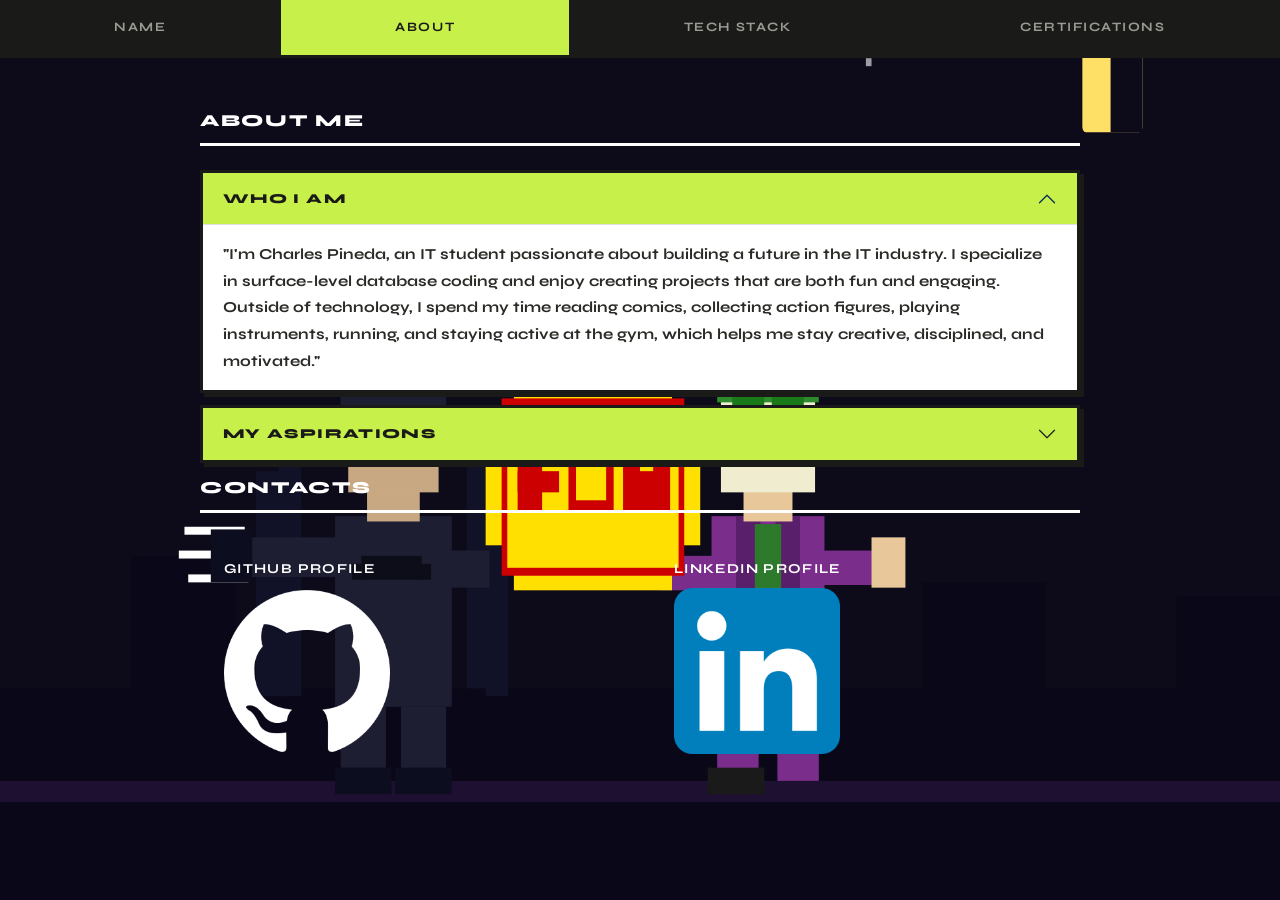
==== commit 80928b64: "Add additional features in techstack and certifications" ====
--- a/about.html
+++ b/about.html
@@ -6,10 +6,6 @@
   <title>About | Portfolio</title>
   <link href="https://fonts.googleapis.com/css2?family=Syne:wght@400;600;700;800&family=DM+Sans:wght@300;400;500&display=swap" rel="stylesheet"/>
   <link rel="stylesheet" href="style.css" />
-  <link rel="apple-touch-icon" sizes="180x180" href="/apple-touch-icon.png">
-  <link rel="icon" type="image/png" sizes="32x32" href="/favicon-32x32.png">
-  <link rel="icon" type="image/png" sizes="16x16" href="/favicon-16x16.png">
-  <link rel="manifest" href="/site.webmanifest">
   <link rel="stylesheet" href="https://cdnjs.cloudflare.com/ajax/libs/bootstrap/5.3.3/css/bootstrap.min.css"/>
 </head>
 <body>
--- a/style.css
+++ b/style.css
@@ -67,9 +67,15 @@
   border-bottom: 3px solid var(--ink);
   display: flex;
   flex-wrap: nowrap;
-  position: sticky;
+  position: fixed;
   top: 0;
+  left: 0;
+  right: 0;
   z-index: 100;
+}
+
+body {
+  padding-top: 60px;
 }
 
 nav a {
@@ -305,7 +311,7 @@
 .cert-card:visited {
   border: 3px solid var(--border);
   background: var(--card-bg);
-  box-shadow: 5px 5px 0 var(--border);
+  box-shadow: 5px 5px 0 var(--border); ;
   padding: 20px 24px;
   display: flex;
   align-items: center;
@@ -324,6 +330,7 @@
   display: flex; align-items: center; justify-content: center;
   font-size: 1.4rem;
   flex-shrink: 0;
+  background-color: white;
 }
 
 .cert-info h3 {
@@ -333,7 +340,7 @@
   margin-bottom: 3px;
 }
 
-.cert-info p { font-size: 0.82rem; color: var(--muted); }
+.cert-info p { font-size: 0.82rem; color: var(--muted); font-family: 'Syne', sans-serif;}
 
 /* ABOUT GRID */
 .about-grid {
@@ -592,38 +599,6 @@
   .contact-row { font-size: 0.82rem; word-break: break-all; }
   .intro-box { padding: 14px 16px; }
 
-  .draggable {
-    cursor: grab;
-    transition: all 0.3s cubic-bezier(0.25, 0.46, 0.45, 0.94);
-    user-select: none;
-    touch-action: none;
-    position: relative;
-    will-change: transform;
-    transform-origin: center;
-  }
-
-  .draggable.pressed {
-    cursor: grabbing !important;
-  }
-
-  .draggable:hover:not(.long-pressed) {
-    transform: scale(1.02);
-  }
-
-  .draggable.moved::after {
-    content: '✨';
-    position: absolute;
-    top: -8px;
-    right: -8px;
-    font-size: 12px;
-    animation: sparkle 2s infinite;
-  }
-
-  @keyframes sparkle {
-    0%, 100% { opacity: 0; transform: scale(0) rotate(0deg); }
-    50%       { opacity: 1; transform: scale(1) rotate(180deg); }
-  }
-
   @media (max-width: 600px) {
   .batman-group {
     transform-origin: 210px 220px;
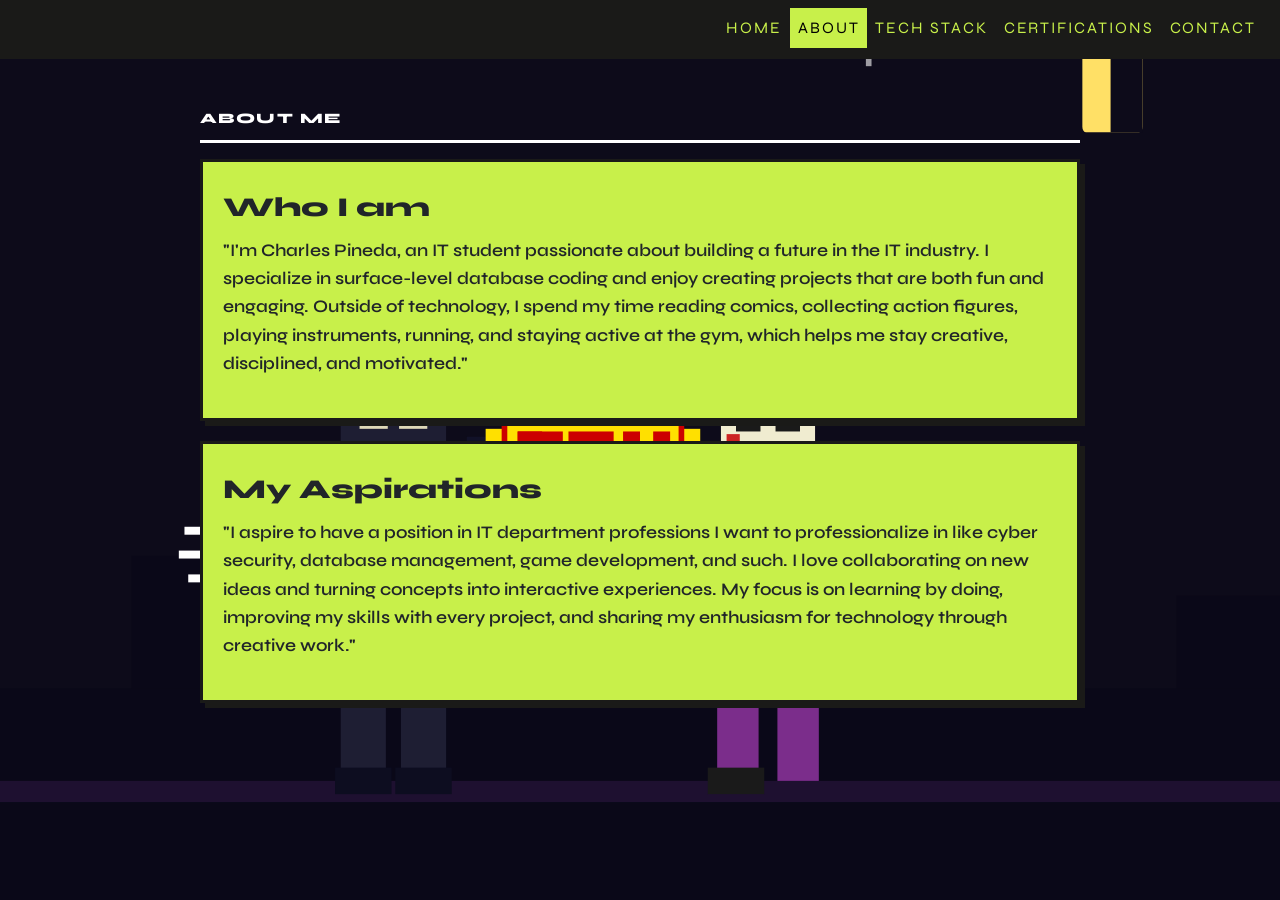
==== commit a0f651a0: "finalizing finalizing" ====
--- a/about.html
+++ b/about.html
@@ -5,8 +5,8 @@
   <meta name="viewport" content="width=device-width, initial-scale=1.0"/>
   <title>About | Portfolio</title>
   <link href="https://fonts.googleapis.com/css2?family=Syne:wght@400;600;700;800&family=DM+Sans:wght@300;400;500&display=swap" rel="stylesheet"/>
+  <link rel="stylesheet" href="https://cdnjs.cloudflare.com/ajax/libs/bootstrap/5.3.3/css/bootstrap.min.css"/>
   <link rel="stylesheet" href="style.css" />
-  <link rel="stylesheet" href="https://cdnjs.cloudflare.com/ajax/libs/bootstrap/5.3.3/css/bootstrap.min.css"/>
 </head>
 <body>
 <div class="comic-bg" aria-hidden="true">
@@ -35,10 +35,22 @@
         42%,58%  { opacity:0.5; }
         70%,100% { opacity:0; }
       }
-      .batman-group { animation: batmanPunch 2.8s ease-in-out infinite; transform-origin: 210px 220px; }
-      .joker-group  { animation: jokerFly 2.8s ease-in-out infinite; transform-origin: 410px 220px; }
-      .pow-group    { animation: powFlash 2.8s ease-in-out infinite; transform-origin: 310px 185px; }
-      .motion-lines { animation: motionLines 2.8s ease-in-out infinite; }
+      .batman-group { 
+  animation: batmanPunch 8s ease-in-out infinite; 
+  transform-origin: 210px 220px; 
+}
+
+.joker-group { 
+  animation: jokerFly 8s ease-in-out infinite; 
+  transform-origin: 410px 220px; 
+}
+.pow-group { 
+  animation: powFlash 8s ease-in-out infinite; 
+  transform-origin: 310px 185px; 
+}
+.motion-lines { 
+  animation: motionLines 8s ease-in-out infinite; 
+}
     </style>
 
     <rect width="680" height="340" fill="#0d0b1a"/>
@@ -127,78 +139,54 @@
     </g>
   </svg>
 </div>
-  <nav role="navigation">
-    <a href="index.html">Name</a>
-    <a href="about.html" class="active">About</a>
-    <a href="techstack.html">Tech Stack</a>
-    <a href="certification.html">Certifications</a>
-  </nav>
+  <nav class="navbar navbar-expand-md fixed-top custom-nav">
+  <div class="container-fluid px-3">
+    <a class="navbar-brand d-md-none" href="#" style="font-family: 'Syne'; font-weight: 800; color: var(--accent);">My Portfolio</a>
 
-  <!-- Spider-Man swinging across page - inline SVG -->
-  
+    <button class="navbar-toggler" type="button" data-bs-toggle="collapse" data-bs-target="#portfolioNavbar" aria-controls="portfolioNavbar" aria-expanded="false" aria-label="Toggle navigation">
+      <span class="navbar-toggler-icon"></span>
+    </button>
+
+    <div class="collapse navbar-collapse" id="portfolioNavbar">
+      <div class="navbar-nav ms-auto">
+        <a class="nav-link" href="index.html"style="color: var(--accent);";>Home</a>
+        <a class="nav-link active" href="about.html" >About</a>
+        <a class="nav-link" href="techstack.html"style="color: var(--accent);">Tech Stack</a>
+        <a class="nav-link" href="certification.html"style="color: var(--accent);">Certifications</a>
+        <a class="nav-link" href="contact.html"style="color: var(--accent);">Contact</a>
+      </div>
+    </div>
+  </div>
+</nav>
   <div class="page active">
   <div class="section-title">About me</div>
 
-  <div class="accordion" id="aboutAccordion">
-
-    <!-- First block -->
-    <div class="accordion-item" style="border: 3px solid var(--border); box-shadow: 4px 4px 0 var(--border); margin-bottom: 12px; border-radius: 0;">
-      <h2 class="accordion-header">
-        <button class="accordion-button" type="button" data-bs-toggle="collapse" data-bs-target="#aboutOne" aria-expanded="true" aria-controls="aboutOne"
-          style="font-family: 'Syne', sans-serif; font-weight: 800; font-size: 0.85rem; letter-spacing: 0.1em; text-transform: uppercase; background: var(--accent); color: var(--ink); border-radius: 0;">
-          Who I Am
-        </button>
-      </h2>
-      <div id="aboutOne" class="accordion-collapse collapse show" data-bs-parent="#aboutAccordion">
-        <div class="accordion-body" style="font-family: 'Syne', sans-serif; font-weight: 700; font-size: 0.95rem; line-height: 1.75; color: #2a2a26; background: var(--card-bg);">
-          "I'm Charles Pineda, an IT student passionate about building a future in the IT industry. I specialize in surface-level database coding and enjoy creating projects that are both fun and engaging. Outside of technology, I spend my time reading comics, collecting action figures, playing instruments, running, and staying active at the gym, which helps me stay creative, disciplined, and motivated."
-        </div>
-      </div>
-    </div>
-
-    <!-- Second block -->
-    <div class="accordion-item" style="border: 3px solid var(--border); box-shadow: 4px 4px 0 var(--border); margin-bottom: 12px; border-radius: 0;">
-      <h2 class="accordion-header">
-        <button class="accordion-button collapsed" type="button" data-bs-toggle="collapse" data-bs-target="#aboutTwo" aria-expanded="false" aria-controls="aboutTwo"
-          style="font-family: 'Syne', sans-serif; font-weight: 800; font-size: 0.85rem; letter-spacing: 0.1em; text-transform: uppercase; background: var(--accent); color: var(--ink); border-radius: 0;">
-          My Aspirations
-        </button>
-      </h2>
-      <div id="aboutTwo" class="accordion-collapse collapse" data-bs-parent="#aboutAccordion">
-        <div class="accordion-body" style="font-family: 'Syne', sans-serif; font-weight: 700; font-size: 0.95rem; line-height: 1.75; color: #2a2a26; background: var(--card-bg);">
-          "I aspire to have a position in IT department professions I want to professionalize in like cyber security, database management, game development, and such. I love collaborating on new ideas and turning concepts into interactive experiences. My focus is on learning by doing, improving my skills with every project, and sharing my enthusiasm for technology through creative work."
-        </div>
-      </div>
-    </div>
-
+  <div class="highlight-grid">
+    
+      <h3>Who I am</h3>
+    <p>
+      "I'm Charles Pineda, an IT student passionate about building a future in the IT industry. 
+      I specialize in surface-level database coding and enjoy creating projects that are both 
+      fun and engaging. Outside of technology, I spend my time reading comics, collecting 
+      action figures, playing instruments, running, and staying active at the gym, which 
+      helps me stay creative, disciplined, and motivated."
+    </p>
   </div>
 
-    <div class="section-title">Contacts</div>
+  <div class="highlight-grid">
+    <div class="highlight-card">
+      <h3>My Aspirations</h3>
+      <p>
+        "I aspire to have a position in IT department professions I want to professionalize in 
+        like cyber security, database management, game development, and such. I love collaborating 
+        on new ideas and turning concepts into interactive experiences. My focus is on learning 
+        by doing, improving my skills with every project, and sharing my enthusiasm for 
+        technology through creative work."
+      </p>
+    </div>
+  </div>
+</div>
 
-    <div class="about-grid">
-      <div class="about-card">
-        <h3>Github Profile</h3>
-        <a href="https://github.com/absolutecharke" target="_blank" rel="noopener noreferrer">
-          <img src="github-white-icon.webp" alt="GitHub icon" class="profile-icon">
-        </a>
-      </div>
-      
-      <div class="about-card">
-        <h3>LinkedIn Profile</h3>
-        <a href="https://www.linkedin.com/in/charlespineda2/" target="_blank" rel="noopener noreferrer">
-          <img src="LinkedIn.png" alt="LinkedIn icon" class="profile-icon">
-        </a>
-      </div>
-    </div>
-
-  <script>
-    // Pause swing animation on hover for interactivity
-    const spiderEl = document.querySelector('.spider-swing');
-    if (spiderEl) {
-      spiderEl.addEventListener('mouseenter', () => spiderEl.style.animationPlayState = 'paused');
-      spiderEl.addEventListener('mouseleave', () => spiderEl.style.animationPlayState = 'running');
-    }
-  </script>
   <script src="https://cdnjs.cloudflare.com/ajax/libs/bootstrap/5.3.3/js/bootstrap.bundle.min.js"></script>
 </body>
 </html>
--- a/style.css
+++ b/style.css
@@ -140,47 +140,67 @@
 .stack-grid {
   display: grid;
   grid-template-columns: repeat(auto-fill, minmax(120px, 1fr));
-  gap: 14px;
-  margin-bottom: 32px;
-}
-
+  gap: 20px;
+  margin-top: 20px;
+}
 .stack-item {
-  display: flex;
-  flex-direction: column;
-  align-items: center;
-  gap: 10px;
+  background: var(--card-bg);
   border: 3px solid var(--border);
-  background: var(--card-bg);
-  box-shadow: 4px 4px 0 var(--border);
-  padding: 16px 12px;
+  padding: 15px;
   text-align: center;
   font-family: 'Syne', sans-serif;
   font-weight: 700;
-  font-size: 0.78rem;
-  letter-spacing: 0.08em;
-  transition: transform 0.15s, box-shadow 0.15s;
+  box-shadow: 5px 5px 0 var(--border);
+  transition: transform 0.2s;
+  cursor: pointer;
 }
 
 .stack-item:hover {
-  transform: translate(-2px, -2px);
-  box-shadow: 6px 6px 0 var(--border);
+  transform: translate(-3px, -3px);
+  box-shadow: 8px 8px 0 var(--border);
 }
 
 .stack-icon {
-  display: inline-flex;
-  align-items: center;
-  justify-content: center;
-  height: 90px;
-  width: 70px;
-}
-
+  width: 50px;
+  height: 50px;
+  margin: 0 auto 10px;
+}
 .stack-icon img {
-  max-width: 100%;
-  max-height: 100%;
-  display: block;
-  margin: 0 auto;
-}
-
+  width: 100%;
+  height: 100%;
+  object-fit: contain;
+}
+
+.swal2-popup {
+  border: 3px solid #1a1a18 !important;
+  border-radius: 0 !important;
+  box-shadow: 7px 7px 0 #1a1a18 !important;
+}
+
+.swal-title {
+  font-family: 'Syne', sans-serif !important;
+  font-weight: 800 !important;
+  font-size: 1.4rem !important;
+  letter-spacing: 0.05em;
+  color: #000;
+}
+
+.swal-btn {
+  font-family: 'Syne', sans-serif !important;
+  font-weight: 700 !important;
+  color: #1a1a18 !important;
+  border: 2px solid #1a1a18 !important;
+  border-radius: 0 !important;
+  box-shadow: 3px 3px 0 #1a1a18 !important;
+  padding: 10px 20px !important;
+  background: #fff !important;
+  transition: transform 0.15s, box-shadow 0.15s !important;
+}
+
+.swal-btn:hover {
+  transform: translate(-2px, -2px) !important;
+  box-shadow: 5px 5px 0 #1a1a18 !important;
+}
 /* PROFILE HEADER */
 .profile-header {
   display: flex;
@@ -304,9 +324,24 @@
 }
 
 /* CERTS */
-.cert-list { display: flex; flex-direction: column; gap: 16px; }
-
-.cert-card,
+.cert-list {
+  display: flex;
+  flex-direction: column;
+  gap: 15px;
+  margin-top: 20px;
+}
+
+.cert-card {
+  display: flex;
+  align-items: center;
+  background: var(--card-bg);
+  border: 3px solid var(--border);
+  padding: 15px;
+  text-decoration: none;
+  color: inherit;
+  box-shadow: 6px 6px 0 var(--border);
+  transition: 0.2s;
+}
 .cert-card:link,
 .cert-card:visited {
   border: 3px solid var(--border);
@@ -321,26 +356,31 @@
   text-decoration: none;
 }
 
-.cert-card:hover { transform: translate(-2px, -2px); }
+.cert-card:hover {
+  transform: translate(-2px, -2px);
+  box-shadow: 8px 8px 0 var(black);
+  color: inherit;
+}
 
 .cert-badge {
-  width: 48px; height: 48px;
-  background: var(--accent);
-  border: 2px solid var(--border);
-  display: flex; align-items: center; justify-content: center;
-  font-size: 1.4rem;
+  width: 80px;
+  height: 80px;
   flex-shrink: 0;
-  background-color: white;
-}
-
+  margin-right: 20px;
+  padding: 4px;
+}
 .cert-info h3 {
   font-family: 'Syne', sans-serif;
-  font-weight: 700;
-  font-size: 0.95rem;
-  margin-bottom: 3px;
-}
-
-.cert-info p { font-size: 0.82rem; color: var(--muted); font-family: 'Syne', sans-serif;}
+  font-weight: 800;
+  font-size: 1.1rem;
+  margin: 0;
+}
+
+.cert-info p {
+  margin: 5px 0 0;
+  font-family: 'Syne', sans-serif;
+  opacity: 0.8;
+}
 
 /* ABOUT GRID */
 .about-grid {
@@ -398,72 +438,148 @@
   font-size: 1.1rem;
   line-height: 1.6;
 }
-
-[contenteditable]:focus { outline: 3px dashed var(--accent2); outline-offset: 2px; }
-
-/* Spider-Man swinging across page */
-.spider-swing {
-  animation: swingAcross 12s linear infinite;
-}
-
-@keyframes swingAcross {
-  0%   { left: -350px; top: 10%; transform: rotate(-10deg) scaleX(1); }
-  25%  { left: 20%;    top: 15%; transform: rotate(5deg) scaleX(1); }
-  50%  { left: 50%;    top: 25%; transform: rotate(0deg) scaleX(1.1); }
-  75%  { left: 80%;    top: 18%; transform: rotate(-5deg) scaleX(1); }
-  100% { left: 110%;   top: 10%; transform: rotate(-10deg) scaleX(1); }
-}
-
-/* Batman gliding */
-.batman-glide {
-  animation: batmanGlide 7s linear infinite;
-}
-
-@keyframes batmanGlide {
-  0%   { right: -350px; top: 10%; transform: rotate(-10deg) scaleX(-1); }
-  25%  { right: 20%;    top: 15%; transform: rotate(5deg) scaleX(-1); }
-  50%  { right: 50%;    top: 25%; transform: rotate(0deg) scaleX(-1.1); }
-  75%  { right: 80%;    top: 18%; transform: rotate(-5deg) scaleX(-1); }
-  100% { right: 110%;   top: 10%; transform: rotate(-10deg) scaleX(-1); }
-}
-
-/* =====================
-   ACCORDION
-===================== */
-.accordion-button {
+.highlight-grid h3{
+  font-family: 'Syne', sans-serif;
+  font-weight: 900;
+  font-size: 1.7rem;
+  line-height: 1.6;
+}
+/* Forces the grid into two columns even on smaller screens */
+.contact-layout {
+  display: grid;
+  grid-template-columns: 1fr 1fr; /* Side-by-side */
+  gap: 15px;
+  max-width: 500px; /* Keeps the whole section from getting too wide */
+  margin: 0 auto;   /* Centers the grid on the page */
+}
+
+/* Reduces the size of the contact cards and icons */
+.contact-layout .about-card {
+  padding: 15px; /* Smaller internal spacing */
+}
+
+.contact-layout .profile-icon {
+  width: 400px;  /* Adjusted from previous larger sizes */
+  height: 400px;
+  object-fit: contain;
+  transition: transform 0.3s ease;
+}
+
+.contact-layout .profile-icon:hover {
+  transform: scale(1.1); /* Adds a little pop when hovered */
+}
+
+/* Adjusts the text size inside these smaller cards */
+.contact-layout h3 {
+  font-size: 0.9rem;
+  margin-bottom: 10px;
+}
+/* Container forces horizontal alignment */
+.social-container {
+  display: flex;
+  justify-content: center; /* Centers them on the screen */
+  align-items: center;
+  gap: 400px;              /* Space between the two icons */
+  margin-top: 20px;
+  padding: 10px;
+}
+
+/* Individual items */
+.social-item {
+  text-align: center;
+  flex: 0 1 auto;        /* Prevents items from stretching too much */
+}
+
+.social-item h3 {
+  font-size: 0.7rem;     /* Makes the "GITHUB" text smaller */
+  letter-spacing: 1px;
+  margin-bottom: 8px;
+  color: #fff;
+  font-family: 'Syne', sans-serif;
+}
+
+/* Sizing the icons */
+.social-icon {
+  width: 200px;           /* Adjust this to make them "a little smaller" */
+  height: 200px;
+  object-fit: contain;
+  transition: transform 0.2s;
+}
+
+.social-icon:hover {
+  transform: scale(1.1); /* Adds that bouncy comic feel */
+}
+
+/* Mobile Tweak: Ensure they STAY side-by-side even on small phones */
+@media (max-width: 480px) {
+  .social-icon {
+    width: 45px;         /* Slightly smaller on mobile to prevent squashing */
+    height: 45px;
+  }
+  .social-container {
+    gap: 15px;
+  }
+}
+/* Container that creates the "Floating" effect */
+.form-wrapper-comic {
+  position: relative;
+  max-width: 600px;
+  margin: 0 auto;
+  background: var(--accent); /* This creates a lime green outline effect */
+  padding: 4px;
+  border: 4px solid var(--border);
+  box-shadow: 15px 15px 0px var(--ink); /* Deep black shadow */
+}
+
+.contact-form-card {
+  background: var(--ink) !important;
+  border: none !important;
+  margin: 0 !important;
+  padding: 20px !important;
+}
+
+/* Fun Label Styling */
+.form-label-comic {
   font-family: 'Syne', sans-serif;
   font-weight: 800;
-  font-size: 0.85rem;
-  letter-spacing: 0.1em;
-  text-transform: uppercase;
-  background: var(--card-bg);
-  color: var(--ink);
-  border-radius: 0 !important;
-}
-
-.accordion-button:not(.collapsed) {
+  color: var(--accent);
+  font-size: 0.7rem;
+  letter-spacing: 2px;
+  display: block;
+  margin-bottom: 5px;
+}
+
+/* The Button that really stands out */
+.send-btn-comic {
   background: var(--accent);
   color: var(--ink);
-  box-shadow: none;
-}
-
-.accordion-button:focus {
-  box-shadow: none;
-  outline: 3px dashed var(--accent2);
-}
-
-.accordion-body {
-  font-family: 'Syne', sans-serif;
-  font-size: 0.95rem;
-  line-height: 1.75;
-  color: #2a2a26;
-  background: var(--card-bg);
-}
-
-.accordion-item {
-  border-radius: 0 !important;
-}
-
+  font-family: 'Syne', sans-serif;
+  font-weight: 800;
+  border: 4px solid var(--border);
+  padding: 15px;
+  width: 100%;
+  cursor: pointer;
+  position: relative;
+  transition: 0.1s;
+  box-shadow: 6px 6px 0px var(--border);
+}
+
+.send-btn-comic:hover {
+  transform: translate(-2px, -2px);
+  box-shadow: 10px 10px 0px var(--border);
+}
+
+.send-btn-comic:active {
+  transform: translate(4px, 4px);
+  box-shadow: 0px 0px 0px var(--border);
+}
+
+/* Custom Input Focus with Lime Glow */
+.custom-input:focus {
+  border-color: var(--accent) !important;
+  background: rgba(200, 240, 74, 0.05) !important;
+  box-shadow: none !important;
+}
 /* =====================
    MOBILE BREAKPOINTS
 ===================== */
@@ -509,19 +625,28 @@
     left: 0;
     width: 100%;
     z-index: 1000;
+    flex-wrap: wrap; 
   }
 
   body {
-    padding-top: 72px;
-  }
-
+    padding-top: 100px; 
+  }
   .page { padding: 24px 16px; }
 
   nav a {
-    padding: 14px 12px;
-    font-size: 0.7rem;
-    letter-spacing: 0.07em;
-  }
+    flex: 1 1 50%; 
+    padding: 12px 4px;
+    font-size: 0.75rem; 
+    letter-spacing: 0.05em;
+    border-bottom: 1px solid rgba(255, 255, 255, 0.1);
+    white-space: nowrap; /* Prevents "Tech Stack" from breaking into two lines */
+  }
+
+  /* Adjust the active indicator for the grid layout */
+  nav a::after {
+    bottom: 0;
+  }
+}
 
   .stack-grid {
     grid-template-columns: repeat(auto-fill, minmax(90px, 1fr));
@@ -562,7 +687,7 @@
   .about-card {
     padding: 18px 16px;
   }
-}
+
 
 @media (max-width: 540px) {
   .profile-header {
@@ -616,6 +741,112 @@
     transform: scale(0.55) translate(-140px, 60px);
   }
 }
-
+.swal2-html-container {
+  font-family: 'Syne', sans-serif !important;
+}
+/* --- Base Theme --- */
+.custom-nav {
+  background: var(--ink) !important;
+  border-bottom: 3px solid var(--border);
+  --bs-navbar-active-color: var(--ink);
+    --bs-navbar-color: #ffffff;
+}
+
+#portfolioNavbar .navbar-nav .nav-link, 
+.custom-nav .navbar-nav .nav-link {
+    color: #ffffff !important;
+    font-family: 'Syne', sans-serif;
+    font-weight: 700;
+    font-size: 0.8rem;
+    text-transform: uppercase;
+    padding: 18px 25px !important;
+    opacity: 1 !important; /* Ensures no transparency is dulling the white */
+}
+
+/* Keep the active state dark for readability against the lime green */
+#portfolioNavbar .nav-link.active {
+    color: var(--ink) !important;
+    background: var(--accent) !important;
+}
+
+.custom-nav .nav-link.active {
+  background: var(--accent) !important;
+  color: var(--ink) !important;
+}
+
+/* --- Mobile Specific Styles --- */
+@media (max-width: 767px) {
+  .navbar-toggler {
+    border: 3px solid var(--accent);
+    border-radius: 0;
+    padding: 5px;
+  }
+
+  /* Colors the hamburger lines to your accent color */
+  .navbar-toggler-icon {
+    background-image: url("data:image/svg+xml,%3csvg xmlns='http://www.w3.org/2000/svg' viewBox='0 0 30 30'%3e%3cpath stroke='rgba%28200, 240, 74, 1%29' stroke-linecap='round' stroke-miterlimit='10' stroke-width='2' d='M4 7h22M4 15h22M4 23h22'/%3e%3c/svg%3e");
+  }
+
+  .navbar-collapse {
+    background: var(--ink);
+    border: 3px solid var(--border);
+    margin-top: 10px;
+    box-shadow: 6px 6px 0px var(--accent); /* Adds a comic-style pop */
+  }
+
+  .custom-nav .nav-link {
+    text-align: left;
+    padding: 15px !important;
+    border-bottom: 1px solid rgba(255, 255, 255, 0.1);
+  }
+}
+/* Forces the grid into two columns even on smaller screens */
+.contact-layout {
+  display: grid;
+  grid-template-columns: 1fr 1fr; /* Side-by-side */
+  gap: 15px;
+  max-width: 500px; /* Keeps the whole section from getting too wide */
+  margin: 0 auto;   /* Centers the grid on the page */
+}
+
+/* Reduces the size of the contact cards and icons */
+.contact-layout .about-card {
+  padding: 15px; /* Smaller internal spacing */
+}
+
+.contact-layout .profile-icon {
+  width: 200px;  /* Adjusted from previous larger sizes */
+  height: 200px;
+  object-fit: contain;
+  transition: transform 0.3s ease;
+}
+
+.contact-layout .profile-icon:hover {
+  transform: scale(1.1); /* Adds a little pop when hovered */
+}
+
+/* Adjusts the text size inside these smaller cards */
+.contact-layout h3 {
+  font-size: 0.9rem;
+  margin-bottom: 10px;
+}
+.custom-input {
+  background: var(--ink) !important;
+  border: 3px solid var(--border) !important;
+  border-radius: 0 !important;
+  color: #fff !important;
+  font-family: 'DM Sans', sans-serif;
+  padding: 12px !important;
+}
+
+.custom-input:focus {
+  border-color: var(--accent) !important;
+  box-shadow: 4px 4px 0px var(--accent) !important;
+  outline: none;
+}
+
+.custom-input::placeholder {
+  color: #9a9a95;
+}
 
 }
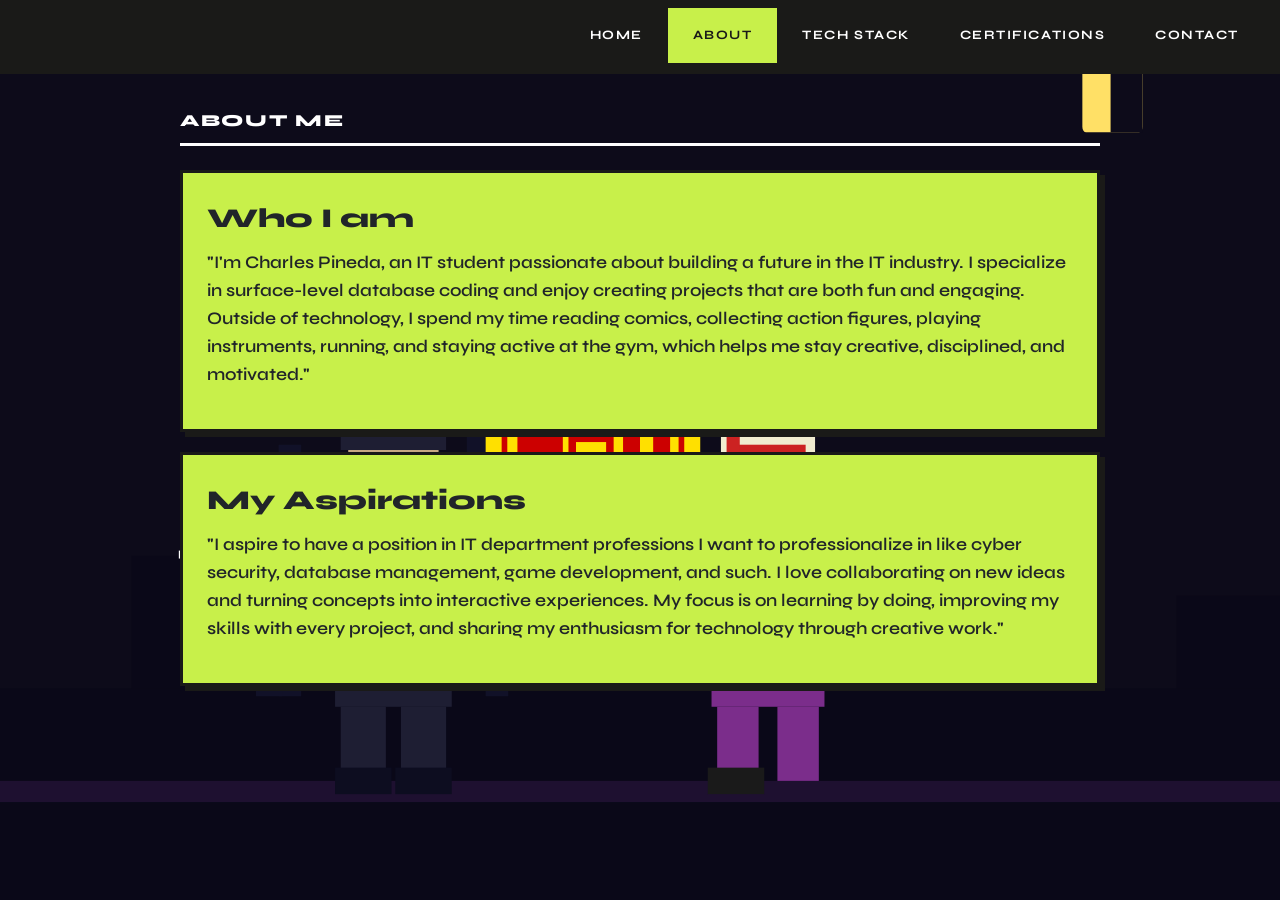
==== commit 0d32298f: "inline clean up, script separation, addition of integrations" ====
--- a/about.html
+++ b/about.html
@@ -10,9 +10,7 @@
 </head>
 <body>
 <div class="comic-bg" aria-hidden="true">
-  <svg width="100%" height="100%" viewBox="0 0 680 340"
-  preserveAspectRatio="none"
-  xmlns="http://www.w3.org/2000/svg">
+  <svg width="100%" height="100%" viewBox="0 0 680 340" preserveAspectRatio="none" xmlns="http://www.w3.org/2000/svg">
     <style>
       @keyframes batmanPunch {
         0%,100%  { transform: translateX(0px); }
@@ -35,22 +33,10 @@
         42%,58%  { opacity:0.5; }
         70%,100% { opacity:0; }
       }
-      .batman-group { 
-  animation: batmanPunch 8s ease-in-out infinite; 
-  transform-origin: 210px 220px; 
-}
-
-.joker-group { 
-  animation: jokerFly 8s ease-in-out infinite; 
-  transform-origin: 410px 220px; 
-}
-.pow-group { 
-  animation: powFlash 8s ease-in-out infinite; 
-  transform-origin: 310px 185px; 
-}
-.motion-lines { 
-  animation: motionLines 8s ease-in-out infinite; 
-}
+      .batman-group { animation: batmanPunch 8s ease-in-out infinite; transform-origin: 210px 220px; }
+      .joker-group { animation: jokerFly 8s ease-in-out infinite; transform-origin: 410px 220px; }
+      .pow-group { animation: powFlash 8s ease-in-out infinite; transform-origin: 310px 185px; }
+      .motion-lines { animation: motionLines 8s ease-in-out infinite; }
     </style>
 
     <rect width="680" height="340" fill="#0d0b1a"/>
@@ -139,9 +125,10 @@
     </g>
   </svg>
 </div>
-  <nav class="navbar navbar-expand-md fixed-top custom-nav">
+
+<nav class="navbar navbar-expand-md fixed-top custom-nav">
   <div class="container-fluid px-3">
-    <a class="navbar-brand d-md-none" href="#" style="font-family: 'Syne'; font-weight: 800; color: var(--accent);">My Portfolio</a>
+    <a class="navbar-brand d-md-none" href="#">Portfolio</a>
 
     <button class="navbar-toggler" type="button" data-bs-toggle="collapse" data-bs-target="#portfolioNavbar" aria-controls="portfolioNavbar" aria-expanded="false" aria-label="Toggle navigation">
       <span class="navbar-toggler-icon"></span>
@@ -149,21 +136,22 @@
 
     <div class="collapse navbar-collapse" id="portfolioNavbar">
       <div class="navbar-nav ms-auto">
-        <a class="nav-link" href="index.html"style="color: var(--accent);";>Home</a>
-        <a class="nav-link active" href="about.html" >About</a>
-        <a class="nav-link" href="techstack.html"style="color: var(--accent);">Tech Stack</a>
-        <a class="nav-link" href="certification.html"style="color: var(--accent);">Certifications</a>
-        <a class="nav-link" href="contact.html"style="color: var(--accent);">Contact</a>
+        <!-- Clean layout with all style syntax clutter removed -->
+        <a class="nav-link" href="index.html">Home</a>
+        <a class="nav-link active" href="about.html">About</a>
+        <a class="nav-link" href="techstack.html">Tech Stack</a>
+        <a class="nav-link" href="certification.html">Certifications</a>
+        <a class="nav-link" href="contact.html">Contact</a>
       </div>
     </div>
   </div>
 </nav>
-  <div class="page active">
+
+<div class="page active">
   <div class="section-title">About me</div>
 
   <div class="highlight-grid">
-    
-      <h3>Who I am</h3>
+    <h3>Who I am</h3>
     <p>
       "I'm Charles Pineda, an IT student passionate about building a future in the IT industry. 
       I specialize in surface-level database coding and enjoy creating projects that are both 
--- a/style.css
+++ b/style.css
@@ -1,4 +1,8 @@
-*, *::before, *::after { box-sizing: border-box; margin: 0; padding: 0; }
+*, *::before, *::after { 
+  box-sizing: border-box; 
+  margin: 0; 
+  padding: 0; 
+}
 
 html,
 body {
@@ -34,8 +38,6 @@
   --shadow: 5px 5px 0px #1a1a18;
 }
 
-
-
 /* =====================
    COMIC BG
 ===================== */
@@ -53,7 +55,7 @@
 .comic-bg svg {
   width: 100%;
   height: 100%;
-  min-width: block;
+  display: block;
 }
 
 nav,
@@ -116,7 +118,12 @@
 }
 nav a.active::after { display: none; }
 
-.page { display: none; padding: 48px 40px; max-width: 960px; margin: 0 auto; }
+.page { 
+  display: none; 
+  padding: 48px 20px; 
+  max-width: 960px; 
+  margin: 0 auto; 
+}
 .page.active { display: block; animation: fadeUp 0.35s ease; }
 
 @keyframes fadeUp {
@@ -201,6 +208,7 @@
   transform: translate(-2px, -2px) !important;
   box-shadow: 5px 5px 0 #1a1a18 !important;
 }
+
 /* PROFILE HEADER */
 .profile-header {
   display: flex;
@@ -235,23 +243,22 @@
   flex-shrink: 0;
   text-align: center;
   padding: 0.5rem 1rem;
-  background: rgba(255, 255, 255, 0.9);
   border-radius: 25px;
   box-shadow: 0 2px 10px rgba(0, 0, 0, 0.1);
   backdrop-filter: blur(10px);
-  white-space: nowrap;
   margin-bottom: 10%;
   background-color: #c7f04a;
   font-family: 'Syne', sans-serif;
+  width: 100%;
+  box-sizing: border-box;
 }
 
 .name-pill h1 {
   margin: 0;
-  font-size: clamp(1.5rem, 4vw, 2.5rem);
+  font-size: clamp(1.3rem, 5vw, 2.5rem);
   font-weight: 600;
   letter-spacing: -0.02em;
-  overflow: hidden;
-  text-overflow: ellipsis;
+  word-wrap: break-word;
 }
 
 .other-pill {
@@ -259,8 +266,10 @@
   background: var(--card-bg);
   padding: 14px 18px;
   box-shadow: var(--shadow);
-  margin-bottom: 2%;
-  font-family: 'Syne', sans-serif;
+  margin-bottom: 10px;
+  font-family: 'Syne', sans-serif;
+  width: 100%;
+  box-sizing: border-box;
 }
 
 .other-pill .label {
@@ -283,8 +292,10 @@
   display: flex;
   flex-direction: column;
   gap: 10px;
-  margin-bottom: 2%;
-  font-family: 'Syne', sans-serif;
+  margin-bottom: 15px;
+  font-family: 'Syne', sans-serif;
+  width: 100%;
+  box-sizing: border-box;
 }
 
 .contact-row {
@@ -302,10 +313,9 @@
   background: var(--card-bg);
   box-shadow: 7px 7px 0px var(--ink);
   padding: 16px 20px;
-  margin-bottom: 0;
-  width: 100%;
-  margin-left: 0;
-  font-family: 'Syne', sans-serif;
+  width: 100%;
+  font-family: 'Syne', sans-serif;
+  box-sizing: border-box;
 }
 
 .intro-box h2 {
@@ -342,11 +352,12 @@
   box-shadow: 6px 6px 0 var(--border);
   transition: 0.2s;
 }
+
 .cert-card:link,
 .cert-card:visited {
   border: 3px solid var(--border);
   background: var(--card-bg);
-  box-shadow: 5px 5px 0 var(--border); ;
+  box-shadow: 5px 5px 0 var(--border); 
   padding: 20px 24px;
   display: flex;
   align-items: center;
@@ -358,7 +369,7 @@
 
 .cert-card:hover {
   transform: translate(-2px, -2px);
-  box-shadow: 8px 8px 0 var(black);
+  box-shadow: 8px 8px 0 var(--border);
   color: inherit;
 }
 
@@ -401,8 +412,8 @@
 }
 
 .profile-icon {
-  max-width: 60%;
-  max-height: 65%;
+  max-width: 100%;
+  height: auto;
   display: block;
   cursor: pointer;
   transition: transform 0.2s ease;
@@ -444,54 +455,55 @@
   font-size: 1.7rem;
   line-height: 1.6;
 }
-/* Forces the grid into two columns even on smaller screens */
+
 .contact-layout {
   display: grid;
-  grid-template-columns: 1fr 1fr; /* Side-by-side */
+  grid-template-columns: 1fr 1fr;
   gap: 15px;
-  max-width: 500px; /* Keeps the whole section from getting too wide */
-  margin: 0 auto;   /* Centers the grid on the page */
-}
-
-/* Reduces the size of the contact cards and icons */
+  max-width: 100%;
+  margin: 0 auto;
+}
+
 .contact-layout .about-card {
-  padding: 15px; /* Smaller internal spacing */
+  padding: 15px;
 }
 
 .contact-layout .profile-icon {
-  width: 400px;  /* Adjusted from previous larger sizes */
-  height: 400px;
+  width: 100%;
+  max-width: 200px;
+  height: auto;
   object-fit: contain;
   transition: transform 0.3s ease;
 }
 
 .contact-layout .profile-icon:hover {
-  transform: scale(1.1); /* Adds a little pop when hovered */
-}
-
-/* Adjusts the text size inside these smaller cards */
+  transform: scale(1.1);
+}
+
 .contact-layout h3 {
   font-size: 0.9rem;
   margin-bottom: 10px;
 }
+
 /* Container forces horizontal alignment */
 .social-container {
   display: flex;
-  justify-content: center; /* Centers them on the screen */
+  justify-content: center;
   align-items: center;
-  gap: 400px;              /* Space between the two icons */
+  gap: 100px;
   margin-top: 20px;
   padding: 10px;
+  width: 100%;
 }
 
 /* Individual items */
 .social-item {
   text-align: center;
-  flex: 0 1 auto;        /* Prevents items from stretching too much */
+  flex: 0 1 auto;
 }
 
 .social-item h3 {
-  font-size: 0.7rem;     /* Makes the "GITHUB" text smaller */
+  font-size: 0.7rem;
   letter-spacing: 1px;
   margin-bottom: 8px;
   color: #fff;
@@ -500,35 +512,38 @@
 
 /* Sizing the icons */
 .social-icon {
-  width: 200px;           /* Adjust this to make them "a little smaller" */
-  height: 200px;
+  width: 100%;
+  max-width: 200px;
+  height: auto;
   object-fit: contain;
   transition: transform 0.2s;
 }
 
 .social-icon:hover {
-  transform: scale(1.1); /* Adds that bouncy comic feel */
-}
-
-/* Mobile Tweak: Ensure they STAY side-by-side even on small phones */
-@media (max-width: 480px) {
-  .social-icon {
-    width: 45px;         /* Slightly smaller on mobile to prevent squashing */
-    height: 45px;
-  }
-  .social-container {
-    gap: 15px;
-  }
-}
-/* Container that creates the "Floating" effect */
+  transform: scale(1.1);
+}
+
+.modal-content {
+  border: 4px solid var(--accent); 
+  box-shadow: 10px 10px 0px var(--border); 
+  border-radius: 0; 
+}
+
+.modal-backdrop.show {
+  opacity: 0.8;
+  background-color: #0d0b1a; 
+}
+
 .form-wrapper-comic {
   position: relative;
+  width: 100%;
   max-width: 600px;
   margin: 0 auto;
-  background: var(--accent); /* This creates a lime green outline effect */
+  background: var(--accent);
   padding: 4px;
   border: 4px solid var(--border);
-  box-shadow: 15px 15px 0px var(--ink); /* Deep black shadow */
+  box-shadow: 15px 15px 0px var(--ink);
+  box-sizing: border-box;
 }
 
 .contact-form-card {
@@ -538,7 +553,6 @@
   padding: 20px !important;
 }
 
-/* Fun Label Styling */
 .form-label-comic {
   font-family: 'Syne', sans-serif;
   font-weight: 800;
@@ -549,7 +563,6 @@
   margin-bottom: 5px;
 }
 
-/* The Button that really stands out */
 .send-btn-comic {
   background: var(--accent);
   color: var(--ink);
@@ -566,7 +579,7 @@
 
 .send-btn-comic:hover {
   transform: translate(-2px, -2px);
-  box-shadow: 10px 10px 0px var(--border);
+  box-shadow: 10px 10px 0px rgba(255, 255, 255, 0.274);
 }
 
 .send-btn-comic:active {
@@ -574,48 +587,118 @@
   box-shadow: 0px 0px 0px var(--border);
 }
 
-/* Custom Input Focus with Lime Glow */
+.custom-input {
+  background: rgba(255, 255, 255, 0.103) !important;
+  border: 3px solid var(--border) !important;
+  border-radius: 0 !important;
+  color: #fff !important;
+  font-family: 'Syne', sans-serif;
+  padding: 12px !important;
+}
+
 .custom-input:focus {
   border-color: var(--accent) !important;
-  background: rgba(200, 240, 74, 0.05) !important;
-  box-shadow: none !important;
-}
-/* =====================
-   MOBILE BREAKPOINTS
-===================== */
+  box-shadow: 4px 4px 0px var(--accent) !important;
+  outline: none;
+}
+
+.custom-input::placeholder {
+  color: #9a9a95;
+  font-family: 'Syne', sans-serif;
+}
+
+.swal2-html-container {
+  font-family: 'Syne', sans-serif !important;
+}
+
+/* --- Base Theme --- */
+.custom-nav {
+  background: var(--ink) !important;
+  border-bottom: 3px solid var(--border);
+  --bs-navbar-active-color: var(--ink);
+  --bs-navbar-color: #ffffff;
+}
+
+#portfolioNavbar .navbar-nav .nav-link, 
+.custom-nav .navbar-nav .nav-link {
+  color: #ffffff !important;
+  font-family: 'Syne', sans-serif;
+  font-weight: 700;
+  font-size: 0.8rem;
+  text-transform: uppercase;
+  padding: 18px 25px !important;
+  opacity: 1 !important; 
+}
+
+#portfolioNavbar .nav-link.active,
+.custom-nav .nav-link.active {
+  color: var(--ink) !important;
+  background: var(--accent) !important;
+}/* Active transition target for the scroll-reveal element */
+.form-wrapper-comic.active {
+  opacity: 1 !important;
+  transform: translateY(0) !important;
+}
+
+.custom-nav .navbar-brand {
+  font-family: 'Syne', sans-serif;
+  font-weight: 800;
+  color: var(--accent) !important; /* Overrides default Bootstrap color tokens */
+}
+
+.custom-nav .nav-link {
+  color: var(--accent) !important; /* Globally links color properties to your color token variable */
+  transition: opacity 0.2s ease-in-out;
+}
+
+.custom-nav .nav-link:hover {
+  opacity: 0.8;
+}
+
+.custom-nav .nav-link.active {
+  color: #ffffff !important; /* Sets the color accent state when the user is viewing this active layout page */
+  opacity: 1;
+}
+.cert-badge .badge-img {
+  max-width: 100%;
+  max-height: 100%;
+  display: block;
+}
+/* =======================================
+   RESPONSIVE LAYOUT BREAKPOINTS (CLEANED)
+======================================= */
 @media (max-width: 760px) {
   .profile-header {
-    grid-template-columns: 1fr;
-    grid-template-rows: none;
+    flex-direction: column;
     justify-items: center;
   }
 
-  .profile-sidebar,
-  .info-column,
-  .right-column {
+  .profile-sidebar {
     align-items: center;
     width: 100%;
-    max-width: 560px;
+    max-width: 100%;
     margin: 0 auto;
     padding: 12px 16px;
   }
 
   .photo-box {
-    width: 180px;
-    height: 180px;
-  }
-
-  .name-pill,
-  .other-pill,
-  .contact-card,
-  .intro-box {
+    width: 160px;
+    height: 160px;
+  }
+
+  .name-pill {
     width: 100%;
     max-width: 100%;
   }
 
-  .name-pill h1 { font-size: 2rem; }
-  .page { padding: 32px 24px; }
+  .name-pill h1 { font-size: 1.5rem; }
+  .page { padding: 32px 16px; }
   .about-grid { grid-template-columns: 1fr; }
+  
+  .contact-layout {
+    grid-template-columns: 1fr; /* Stack layout options sequentially on mobile */
+    justify-items: center;
+  }
 }
 
 @media (max-width: 600px) {
@@ -629,160 +712,131 @@
   }
 
   body {
-    padding-top: 100px; 
-  }
-  .page { padding: 24px 16px; }
+    padding-top: 110px; 
+  }
 
   nav a {
     flex: 1 1 50%; 
-    padding: 12px 4px;
+    padding: 10px 4px !important;
     font-size: 0.75rem; 
     letter-spacing: 0.05em;
     border-bottom: 1px solid rgba(255, 255, 255, 0.1);
-    white-space: nowrap; /* Prevents "Tech Stack" from breaking into two lines */
-  }
-
-  /* Adjust the active indicator for the grid layout */
+    white-space: nowrap;
+  }
+
   nav a::after {
     bottom: 0;
   }
-}
-
-  .stack-grid {
-    grid-template-columns: repeat(auto-fill, minmax(90px, 1fr));
-    gap: 10px;
-    margin-bottom: 24px;
-    padding: 12px 16px;
-  }
-
-  .stack-item {
-    padding: 14px 8px;
-    font-size: 0.72rem;
-  }
-
-  .stack-icon { font-size: 1.4rem; }
-
-  .cert-card {
-    padding: 14px 16px;
-    gap: 12px;
-  }
-
-  .cert-badge {
-    width: 40px;
-    height: 40px;
-    font-size: 1.2rem;
-  }
-
-  .cert-info h3 { font-size: 0.88rem; }
-  .cert-info p { font-size: 0.78rem; }
-
-  .section-title { font-size: 0.9rem; margin-bottom: 16px; }
-
-  .about-grid { grid-template-columns: 1fr; }
-
-  .highlight-grid {
-    padding: 24px 20px;
-  }
-
-  .about-card {
-    padding: 18px 16px;
-  }
-
-
-@media (max-width: 540px) {
-  .profile-header {
-    grid-template-columns: 1fr;
-    justify-items: center;
-  }
-
-  .profile-sidebar,
-  .info-column,
-  .right-column {
-    align-items: center;
-    width: 100%;
-    max-width: 520px;
-    margin: 0 auto;
-  }
-
-  .photo-box {
-    width: 150px;
-    height: 150px;
-  }
-
-  .name-pill,
-  .other-pill,
-  .contact-card,
-  .intro-box {
-    width: 100%;
-    max-width: 100%;
-  }
-
-  .name-pill { padding: 14px 18px; }
-  .name-pill h1 { font-size: 1.9rem; }
-  .other-pill { padding: 12px 14px; }
-  .contact-card { padding: 14px 16px; }
-  .contact-row { font-size: 0.82rem; word-break: break-all; }
-  .intro-box { padding: 14px 16px; }
-
-  @media (max-width: 600px) {
+
+  /* SVG Animation Scalers */
   .batman-group {
     transform-origin: 210px 220px;
-    transform: scale(0.55) translate(-140px, 60px);
+    transform: scale(0.45) translate(-180px, 90px);
   }
   .joker-group {
     transform-origin: 410px 220px;
-    transform: scale(0.55) translate(60px, 60px);
+    transform: scale(0.45) translate(40px, 90px);
   }
   .pow-group {
     transform-origin: 310px 185px;
-    transform: scale(0.55) translate(-40px, 60px);
+    transform: scale(0.45) translate(-60px, 90px);
   }
   .motion-lines {
-    transform: scale(0.55) translate(-140px, 60px);
-  }
-}
-.swal2-html-container {
-  font-family: 'Syne', sans-serif !important;
-}
-/* --- Base Theme --- */
-.custom-nav {
-  background: var(--ink) !important;
-  border-bottom: 3px solid var(--border);
-  --bs-navbar-active-color: var(--ink);
-    --bs-navbar-color: #ffffff;
-}
-
-#portfolioNavbar .navbar-nav .nav-link, 
-.custom-nav .navbar-nav .nav-link {
-    color: #ffffff !important;
-    font-family: 'Syne', sans-serif;
-    font-weight: 700;
+    transform: scale(0.45) translate(-180px, 90px);
+  }
+  .social-container {
+    gap: 20px;
+    flex-direction: row;
+    justify-content: space-evenly;
+  }
+  .social-icon {
+    max-width: 120px;
+  }
+}
+
+/* =======================================
+   CRITICAL 320px x 800px ULTRA-MOBILE FOCUS
+======================================= */
+@media (max-width: 360px) {
+  body {
+    padding-top: 105px;
+  }
+  
+  .page {
+    padding: 20px 12px;
+  }
+
+  .section-title {
+    font-size: 0.85rem;
+    margin-bottom: 16px;
+  }
+
+  nav a {
+    font-size: 0.7rem;
+    padding: 8px 2px !important;
+  }
+
+  .name-pill h1 {
+    font-size: 1.15rem;
+  }
+
+  .stack-grid {
+    grid-template-columns: repeat(auto-fill, minmax(80px, 1fr));
+    gap: 8px;
+  }
+
+  .stack-item {
+    padding: 10px 4px;
+    font-size: 0.68rem;
+  }
+
+  .social-container {
+    gap: 15px;
+    flex-direction: row;
+    justify-content: space-evenly;
+  }
+
+  .social-icon {
+    max-width: 95px;
+  }
+
+  .cert-card:link, .cert-card:visited, .cert-card {
+    padding: 12px;
+    gap: 10px;
+  }
+
+  .cert-badge {
+    width: 45px;
+    height: 45px;
+    margin-right: 5px;
+  }
+
+  .cert-info h3 {
     font-size: 0.8rem;
-    text-transform: uppercase;
-    padding: 18px 25px !important;
-    opacity: 1 !important; /* Ensures no transparency is dulling the white */
-}
-
-/* Keep the active state dark for readability against the lime green */
-#portfolioNavbar .nav-link.active {
-    color: var(--ink) !important;
-    background: var(--accent) !important;
-}
-
-.custom-nav .nav-link.active {
-  background: var(--accent) !important;
-  color: var(--ink) !important;
-}
-
-/* --- Mobile Specific Styles --- */
+  }
+
+  .cert-info p {
+    font-size: 0.7rem;
+  }
+  
+  .form-wrapper-comic {
+    box-shadow: 8px 8px 0px var(--ink);
+  }
+  
+  .contact-form-card {
+    padding: 12px !important;
+  }
+}
+
+/* --- Bootstrap Toggler Fixes --- */
 @media (max-width: 767px) {
   .navbar-toggler {
     border: 3px solid var(--accent);
     border-radius: 0;
     padding: 5px;
-  }
-
-  /* Colors the hamburger lines to your accent color */
+    margin: 5px;
+  }
+
   .navbar-toggler-icon {
     background-image: url("data:image/svg+xml,%3csvg xmlns='http://www.w3.org/2000/svg' viewBox='0 0 30 30'%3e%3cpath stroke='rgba%28200, 240, 74, 1%29' stroke-linecap='round' stroke-miterlimit='10' stroke-width='2' d='M4 7h22M4 15h22M4 23h22'/%3e%3c/svg%3e");
   }
@@ -791,62 +845,12 @@
     background: var(--ink);
     border: 3px solid var(--border);
     margin-top: 10px;
-    box-shadow: 6px 6px 0px var(--accent); /* Adds a comic-style pop */
-  }
-
-  .custom-nav .nav-link {
+    box-shadow: 6px 6px 0px var(--accent);
+  }
+
+  .custom-nav .navbar-nav .nav-link {
     text-align: left;
-    padding: 15px !important;
+    padding: 12px !important;
     border-bottom: 1px solid rgba(255, 255, 255, 0.1);
   }
-}
-/* Forces the grid into two columns even on smaller screens */
-.contact-layout {
-  display: grid;
-  grid-template-columns: 1fr 1fr; /* Side-by-side */
-  gap: 15px;
-  max-width: 500px; /* Keeps the whole section from getting too wide */
-  margin: 0 auto;   /* Centers the grid on the page */
-}
-
-/* Reduces the size of the contact cards and icons */
-.contact-layout .about-card {
-  padding: 15px; /* Smaller internal spacing */
-}
-
-.contact-layout .profile-icon {
-  width: 200px;  /* Adjusted from previous larger sizes */
-  height: 200px;
-  object-fit: contain;
-  transition: transform 0.3s ease;
-}
-
-.contact-layout .profile-icon:hover {
-  transform: scale(1.1); /* Adds a little pop when hovered */
-}
-
-/* Adjusts the text size inside these smaller cards */
-.contact-layout h3 {
-  font-size: 0.9rem;
-  margin-bottom: 10px;
-}
-.custom-input {
-  background: var(--ink) !important;
-  border: 3px solid var(--border) !important;
-  border-radius: 0 !important;
-  color: #fff !important;
-  font-family: 'DM Sans', sans-serif;
-  padding: 12px !important;
-}
-
-.custom-input:focus {
-  border-color: var(--accent) !important;
-  box-shadow: 4px 4px 0px var(--accent) !important;
-  outline: none;
-}
-
-.custom-input::placeholder {
-  color: #9a9a95;
-}
-
 }
